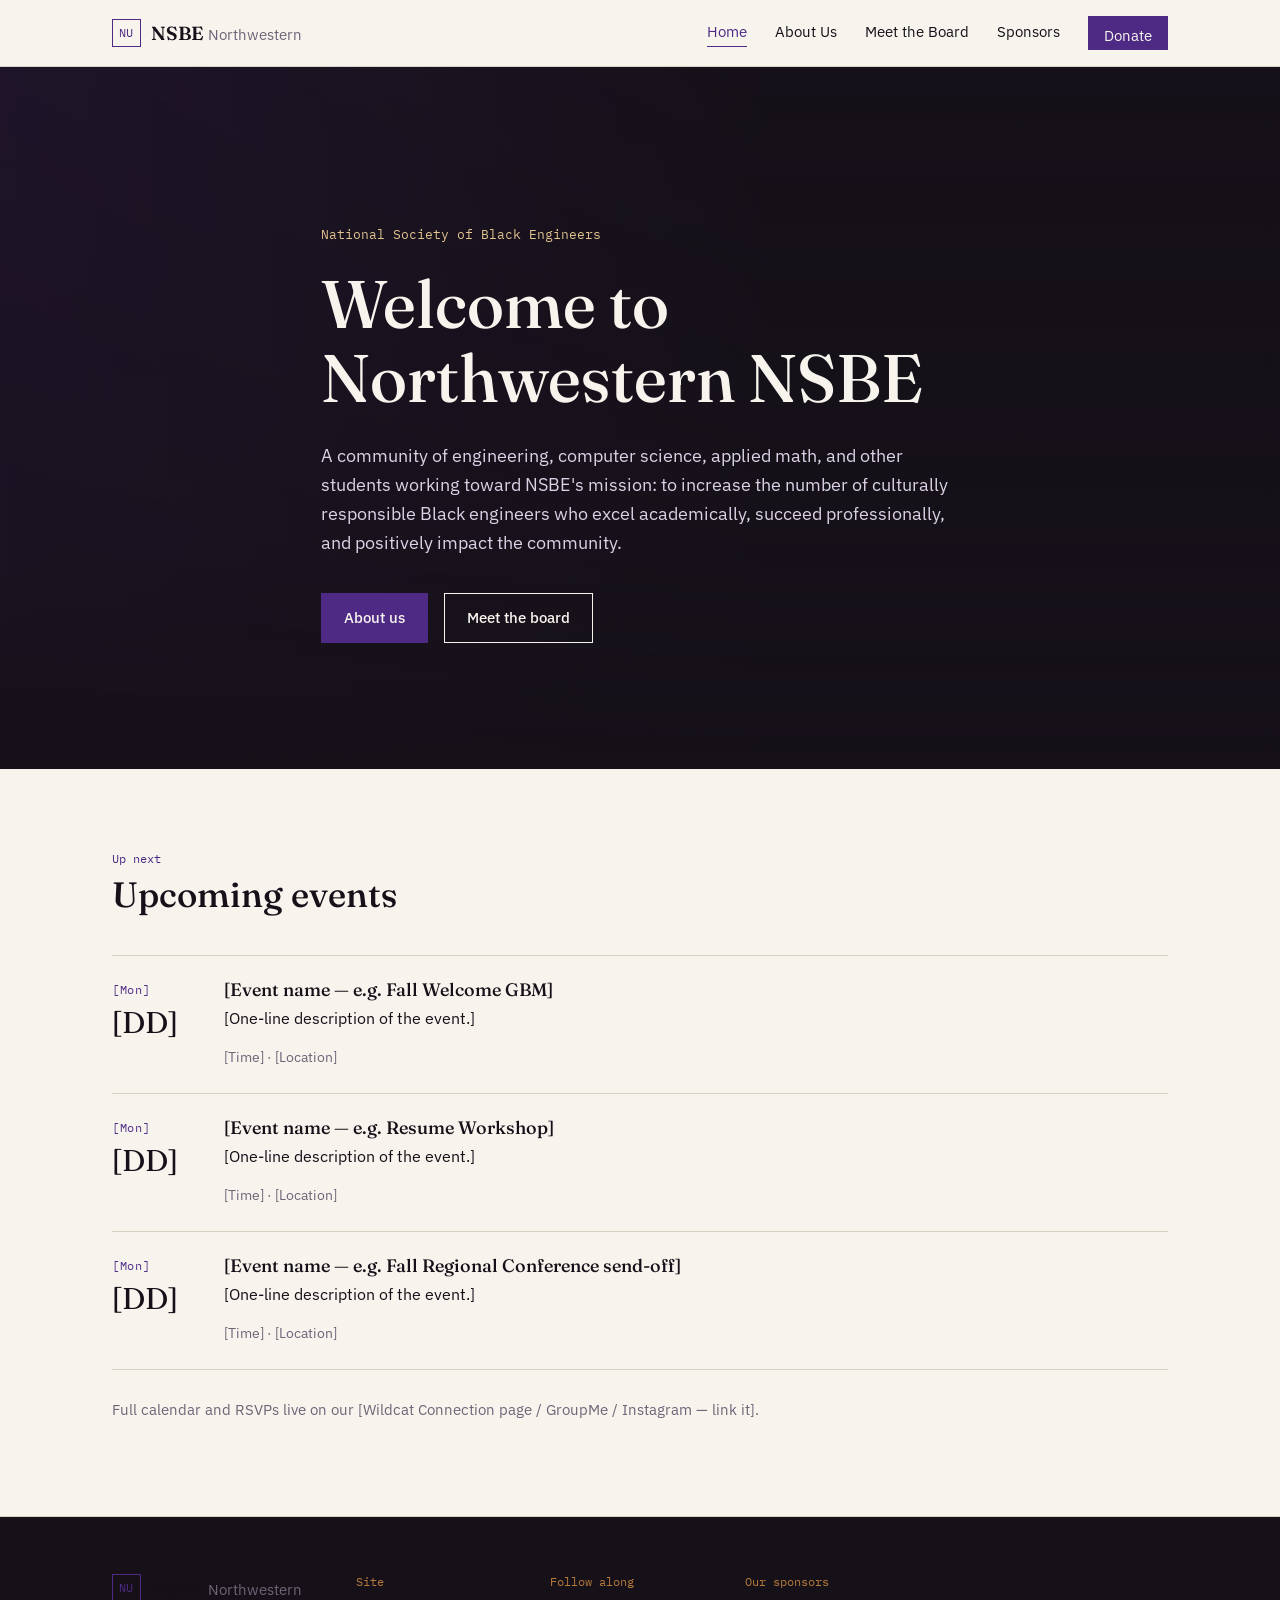
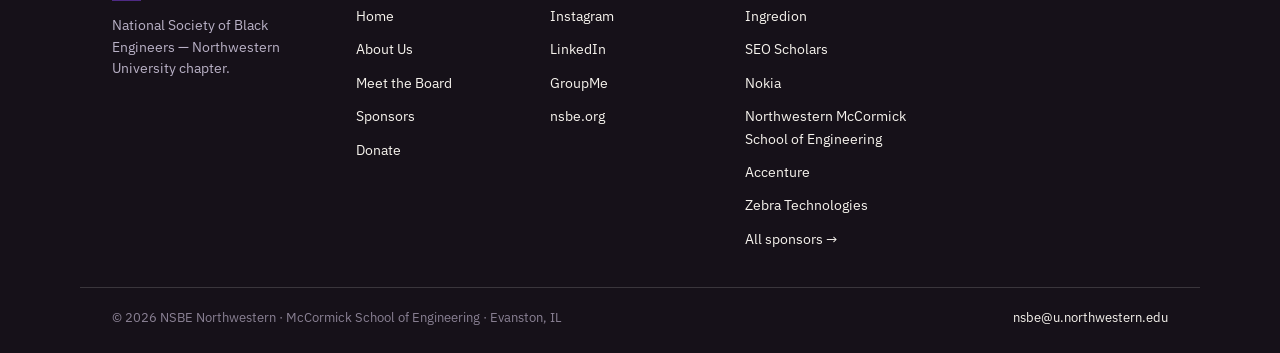
==== index.html @ bcb643e9 "Revise event section with placeholder content Updated event section to include placeholders for even" ====
<!DOCTYPE html>
<html lang="en">
<head>
<meta charset="UTF-8">
<meta name="viewport" content="width=device-width, initial-scale=1.0">
<title>NSBE — Northwestern University Chapter</title>
<meta name="description" content="The Northwestern University chapter of the National Society of Black Engineers.">
<link rel="preconnect" href="https://fonts.googleapis.com">
<link rel="preconnect" href="https://fonts.gstatic.com" crossorigin>
<link href="https://fonts.googleapis.com/css2?family=Fraunces:ital,opsz,wght@0,9..144,400;0,9..144,500;0,9..144,600;1,9..144,500&family=IBM+Plex+Sans:wght@400;500;600&family=IBM+Plex+Mono:wght@400;500&display=swap" rel="stylesheet">
<link rel="stylesheet" href="style.css">
</head>
<body data-page="home">

<div id="site-header"></div>

<main id="top">

  <section class="hero hero--photo">
    <div class="hero__photos" aria-hidden="true">
  <img class="hero__photo hero__photo--1" src="images/hero-1.jpg" alt="">
  <img class="hero__photo hero__photo--2" src="images/hero-2.jpg" alt="">
  <img class="hero__photo hero__photo--3" src="images/hero-3.jpg" alt="">
  <img class="hero__photo hero__photo--4" src="images/hero-4.jpg" alt="">
  <div class="hero__photo-overlay"></div>
</div>
    <div class="wrap hero__content">
      <p class="eyebrow-plain">National Society of Black Engineers</p>
      <h1 class="hero__title">Welcome to<br>Northwestern NSBE</h1>
      <p class="hero__lede">A community of engineering, computer science, applied math, and other students working toward NSBE's mission: to increase the number of culturally responsible Black engineers who excel academically, succeed professionally, and positively impact the community.</p>
      <div class="hero__actions">
        <a href="about.html" class="btn btn--primary btn--on-photo">About us</a>
        <a href="board.html" class="btn btn--ghost btn--on-photo">Meet the board</a>
      </div>
    </div>
  </section>

  <section id="events" class="section">
    <div class="wrap">
      <div class="section-head">
        <p class="section-num">Up next</p>
        <h2>Upcoming events</h2>
      </div>
      <ol class="events-list">
        <li class="event">
          <div class="event__date"><span class="event__month">[Mon]</span><span class="event__day">[DD]</span></div>
          <div class="event__body">
            <h3>[Event name — e.g. Fall Welcome GBM]</h3>
            <p>[One-line description of the event.]</p>
            <p class="event__meta">[Time] · [Location]</p>
          </div>
        </li>
        <li class="event">
          <div class="event__date"><span class="event__month">[Mon]</span><span class="event__day">[DD]</span></div>
          <div class="event__body">
            <h3>[Event name — e.g. Resume Workshop]</h3>
            <p>[One-line description of the event.]</p>
            <p class="event__meta">[Time] · [Location]</p>
          </div>
        </li>
        <li class="event">
          <div class="event__date"><span class="event__month">[Mon]</span><span class="event__day">[DD]</span></div>
          <div class="event__body">
            <h3>[Event name — e.g. Fall Regional Conference send-off]</h3>
            <p>[One-line description of the event.]</p>
            <p class="event__meta">[Time] · [Location]</p>
          </div>
        </li>
      </ol>
      <p class="events-note">Full calendar and RSVPs live on our [Wildcat Connection page / GroupMe / Instagram — link it].</p>
    </div>
  </section>

</main>

<div id="site-footer"></div>

<script src="script.js"></script>
</body>
</html>
---- style.css ----
/* ---------------------------------------------------
   NSBE Northwestern — tokens
--------------------------------------------------- */
:root{
  --purple: #4E2A84;
  --purple-deep: #34205a;
  --ink: #161119;
  --paper: #F7F4EE;
  --paper-dim: #EFEAE0;
  --brass: #B5793A;
  --grey: #6E6577;
  --line: #D9D2C4;
  --line-dark: rgba(247,244,238,0.16);

  --font-display: 'Fraunces', serif;
  --font-body: 'IBM Plex Sans', sans-serif;
  --font-mono: 'IBM Plex Mono', monospace;

  --max: 1120px;
}

*{ box-sizing: border-box; }
html{ scroll-behavior: smooth; }

body{
  margin:0;
  background: var(--paper);
  color: var(--ink);
  font-family: var(--font-body);
  font-size: 16px;
  line-height: 1.6;
  -webkit-font-smoothing: antialiased;
}

h1,h2,h3{
  font-family: var(--font-display);
  font-weight: 500;
  color: var(--ink);
  margin: 0 0 0.4em;
  line-height: 1.1;
}

p{ margin: 0 0 1em; color: var(--ink); }
a{ color: inherit; }

.wrap{
  max-width: var(--max);
  margin: 0 auto;
  padding: 0 32px;
}

.mono{ font-family: var(--font-mono); }

@media (prefers-reduced-motion: reduce){
  html{ scroll-behavior: auto; }
  *{ animation: none !important; transition: none !important; }
}

/* ---------------------------------------------------
   Blueprint corner marks (fixed, decorative)
--------------------------------------------------- */
.corner{
  position: fixed;
  width: 22px; height: 22px;
  border: 1px solid var(--brass);
  opacity: 0.55;
  z-index: 50;
  pointer-events: none;
}
.corner--tl{ top: 14px; left: 14px; border-right: none; border-bottom: none; }
.corner--tr{ top: 14px; right: 14px; border-left: none; border-bottom: none; }
@media (max-width: 720px){ .corner{ display:none; } }

/* ---------------------------------------------------
   Header
--------------------------------------------------- */
.site-header{
  position: sticky; top: 0; z-index: 40;
  background: rgba(247,244,238,0.92);
  backdrop-filter: saturate(140%) blur(6px);
  border-bottom: 1px solid var(--line);
}
.site-header__row{
  display:flex; align-items:center; justify-content:space-between;
  padding-top: 16px; padding-bottom: 16px;
}
.brand{
  display:flex; align-items:center; gap:10px;
  text-decoration:none; color: var(--ink);
}
.brand__mark{
  font-family: var(--font-mono);
  font-size: 12px;
  border: 1px solid var(--purple);
  color: var(--purple);
  padding: 3px 6px;
  letter-spacing: 0.04em;
}
.brand__text{
  font-family: var(--font-display);
  font-size: 19px;
  font-weight: 600;
}
.brand__sub{
  font-family: var(--font-body);
  font-weight: 400;
  font-size: 15px;
  color: var(--grey);
}

.primary-nav{ display:flex; align-items:center; gap: 28px; }
.primary-nav a{
  text-decoration:none;
  font-size: 15px;
  color: var(--ink);
  border-bottom: 1px solid transparent;
  padding-bottom: 2px;
  transition: border-color 0.15s ease;
}
.primary-nav a:hover{ border-color: var(--brass); }
.primary-nav a.is-active{ border-color: var(--purple); color: var(--purple); }
.nav-cta{
  background: var(--purple);
  color: var(--paper) !important;
  padding: 8px 16px;
  border-bottom: none !important;
}
.nav-cta:hover{ background: var(--purple-deep); }

.nav-toggle{
  display:none;
  flex-direction: column;
  gap: 5px;
  background:none; border:none; cursor:pointer;
  padding: 6px;
}
.nav-toggle span{ width: 22px; height: 2px; background: var(--ink); display:block; }

@media (max-width: 860px){
  .nav-toggle{ display:flex; }
  .primary-nav{
    position:absolute; top:100%; left:0; right:0;
    background: var(--paper);
    border-bottom: 1px solid var(--line);
    flex-direction: column;
    align-items: flex-start;
    gap: 0;
    max-height: 0;
    overflow: hidden;
    transition: max-height 0.25s ease;
  }
  .primary-nav.is-open{ max-height: 420px; }
  .primary-nav a{
    width:100%;
    padding: 14px 32px;
    border-bottom: 1px solid var(--line);
  }
  .nav-cta{ margin: 14px 32px; text-align:center; }
}

/* ---------------------------------------------------
   Hero — photo crossfade (home page welcome banner)
--------------------------------------------------- */
.hero{
  position: relative;
  overflow: hidden;
  border-bottom: 1px solid var(--line);
}
.hero--photo{
  min-height: 78vh;
  display: flex;
  align-items: center;
  padding: 120px 0 80px;
  border-bottom: none;
  color: var(--paper);
}
.hero__photos{
  position: absolute; inset: 0;
  background: var(--ink);
}
.hero__photo{
  position: absolute; inset: 0;
  width: 100%; height: 100%;
  object-fit: cover;
  object-position: center;
  opacity: 0;
  animation: hero-fade 24s infinite;
  will-change: opacity, transform;
}
.hero__photo--1{ animation-delay: 0s; }
.hero__photo--2{ animation-delay: -6s; }
.hero__photo--3{ animation-delay: -12s; }
.hero__photo--4{ animation-delay: -18s; }

@keyframes hero-fade{
  0%   { opacity: 0; transform: scale(1.02); }
  4%   { opacity: 0.34; }
  22%  { opacity: 0.34; }
  28%  { opacity: 0; transform: scale(1.09); }
  100% { opacity: 0; }
}
@media (prefers-reduced-motion: reduce){
  .hero__photo{ animation: none; opacity: 0.22; }
  .hero__photo--2, .hero__photo--3, .hero__photo--4{ display: none; }
}

.hero__photo-overlay{
  position: absolute; inset: 0;
  background:
    linear-gradient(180deg, rgba(22,17,25,0.55) 0%, rgba(22,17,25,0.78) 70%, var(--ink) 100%),
    linear-gradient(90deg, rgba(78,42,132,0.35), transparent 60%);
}

.hero__content{ position: relative; max-width: 760px; z-index: 2; }
.eyebrow-plain{
  font-family: var(--font-mono);
  font-size: 13px;
  color: var(--brass);
  margin-bottom: 22px;
}
.hero--photo .eyebrow-plain{ color: #E3C48F; }
.hero__title{
  font-size: clamp(2.6rem, 6vw, 4.2rem);
  color: var(--paper);
}
.hero__lede{
  font-size: 18px;
  color: #DAD3E6;
  max-width: 58ch;
  margin-top: 18px;
}
.hero__actions{ display:flex; gap: 16px; margin: 36px 0 8px; flex-wrap: wrap; }
.btn--on-photo.btn--ghost{ border-color: var(--paper); color: var(--paper); }
.btn--on-photo.btn--ghost:hover{ border-color: var(--brass); color: var(--brass); }

/* Simple page header used on About / Board / Sponsors / Donate */
.page-header{
  padding: 64px 0 40px;
  border-bottom: 1px solid var(--line);
}
.page-header h1{ font-size: clamp(2rem, 4vw, 2.8rem); }
.page-header__lede{
  max-width: 62ch;
  color: var(--grey);
  font-size: 17px;
  margin-top: 12px;
}

.btn{
  display:inline-block;
  font-family: var(--font-body);
  font-weight: 500;
  font-size: 15px;
  text-decoration: none;
  padding: 12px 22px;
  border: 1px solid var(--purple);
  cursor: pointer;
}
.btn--primary{ background: var(--purple); color: var(--paper); }
.btn--primary:hover{ background: var(--purple-deep); border-color: var(--purple-deep); }
.btn--ghost{ background: transparent; color: var(--ink); border-color: var(--ink); }
.btn--ghost:hover{ border-color: var(--brass); color: var(--brass); }

/* ---------------------------------------------------
   Sections (generic)
--------------------------------------------------- */
.section{ padding: 80px 0; border-bottom: 1px solid var(--line); }
.section--dark{
  background: var(--ink);
  border-bottom: none;
}
.section--dark h2, .section--dark h3, .section--dark p{ color: var(--paper); }
.section--dark .section-num{ color: var(--brass); }

.section-head{ margin-bottom: 40px; }
.section-num{
  font-family: var(--font-mono);
  font-size: 12px;
  color: var(--purple);
  margin: 0 0 8px;
}
.section-head--light .section-num{ color: var(--brass); }
.section h2{ font-size: clamp(1.7rem, 3vw, 2.2rem); }

/* About */
.about__grid{
  display:grid;
  grid-template-columns: 260px 1fr;
  gap: 56px;
}
.about__body{ max-width: 66ch; }
.pillars{
  list-style: none;
  margin: 28px 0 0;
  padding: 0;
  border-top: 1px solid var(--line);
}
.pillars li{
  padding: 18px 0;
  border-bottom: 1px solid var(--line);
  color: var(--grey);
}
.pillars__label{
  display:block;
  font-family: var(--font-display);
  font-size: 17px;
  color: var(--ink);
  margin-bottom: 4px;
}
@media (max-width: 780px){
  .about__grid{ grid-template-columns: 1fr; gap: 24px; }
}

/* Programs */
.programs__grid{
  display:grid;
  grid-template-columns: repeat(auto-fit, minmax(230px, 1fr));
  gap: 1px;
  background: var(--line-dark);
  border: 1px solid var(--line-dark);
}
.program{
  background: var(--ink);
  padding: 28px;
}
.program h3{ font-size: 18px; margin-bottom: 10px; }
.program p{ color: #C9C2D6; font-size: 14.5px; }
.program__meta{
  font-family: var(--font-mono);
  font-size: 12.5px;
  color: var(--brass) !important;
  margin-top: 14px;
}

/* Events */
.events-list{ list-style:none; margin:0; padding:0; }
.event{
  display:grid;
  grid-template-columns: 88px 1fr;
  gap: 24px;
  padding: 24px 0;
  border-top: 1px solid var(--line);
}
.events-list .event:last-child{ border-bottom: 1px solid var(--line); }
.event__date{
  display:flex; flex-direction:column; align-items:flex-start;
  font-family: var(--font-mono);
  color: var(--purple);
}
.event__month{ font-size: 12px; letter-spacing: 0.06em; }
.event__day{ font-size: 30px; font-family: var(--font-display); color: var(--ink); }
.event__body h3{ font-size: 18px; margin-bottom: 6px; }
.event__meta{ color: var(--grey); font-size: 13.5px; margin: 0; }
.events-note{ margin-top: 28px; color: var(--grey); font-size: 14.5px; }

/* Board (meet-the-board page) */
.board-cards{
  display:grid;
  grid-template-columns: repeat(3, 1fr);
  gap: 40px 28px;
}
@media (max-width: 860px){
  .board-cards{ grid-template-columns: repeat(2, 1fr); }
}
@media (max-width: 560px){
  .board-cards{ grid-template-columns: 1fr; }
}
.board-card{ padding: 0 9%; }
.board-card__photo{
  aspect-ratio: 1 / 1;
  width: 100%;
  margin: 0 0 16px;
  overflow: hidden;
  border: 1px solid var(--line);
}
.board-card__photo img{ width:100%; height:100%; object-fit: cover; display:block; }
.board-card__role{
  font-family: var(--font-mono);
  font-size: 11.5px;
  color: var(--purple);
  margin-bottom: 6px;
}
.board-card h3{ font-size: 19px; margin-bottom: 2px; }
.board-card__year{ color: var(--grey); font-size: 13.5px; margin: 0 0 10px; }
.board-card__blurb{ font-size: 14.5px; color: var(--ink); }
.board-card__linkedin{
  font-family: var(--font-mono);
  font-size: 13px;
  color: var(--brass);
  text-decoration: none;
  border-bottom: 1px solid transparent;
}
.board-card__linkedin:hover{ border-color: var(--brass); }

/* Sponsors */
.sponsors__intro{ max-width: 56ch; color: var(--grey); }
.sponsors__list{
  list-style:none; margin: 24px 0 0; padding:0;
  display:flex; flex-wrap:wrap; gap: 14px;
}
.sponsors__list li{
  font-family: var(--font-mono);
  font-size: 13.5px;
  border: 1px solid var(--line-dark);
  padding: 10px 16px;
  color: #C9C2D6;
}
.sponsor-tier{
  display:grid;
  grid-template-columns: repeat(auto-fit, minmax(260px, 1fr));
  gap: 20px;
}
.sponsor-card{
  display:block;
  border: 1px solid var(--line);
  padding: 24px;
  text-decoration: none;
  color: var(--ink);
}
.sponsor-card:hover{ border-color: var(--brass); }
.sponsor-card__name{
  display:block;
  font-family: var(--font-display);
  font-size: 20px;
  margin-bottom: 6px;
}
.sponsor-card__desc{ display:block; color: var(--grey); font-size: 14px; }

/* Donate */
.donate__grid{
  display:grid;
  grid-template-columns: 1.2fr 0.8fr;
  gap: 56px;
  align-items: start;
}
.donate__card{
  background: var(--paper-dim);
  border: 1px solid var(--line);
  padding: 28px;
}
.donate__card h3{ margin-bottom: 12px; }
.donate__note{ font-size: 13.5px; color: var(--grey); margin-top: 16px; }
@media (max-width: 820px){ .donate__grid{ grid-template-columns: 1fr; } }

/* Join (used on About page) */
.join{ background: var(--paper-dim); }
.join__grid{
  display:grid;
  grid-template-columns: 1.1fr 0.9fr;
  gap: 56px;
  align-items: start;
}
.join__grid--single{ grid-template-columns: 1fr; max-width: 70ch; }
.join-steps{
  margin: 22px 0 26px;
  padding-left: 20px;
  color: var(--grey);
}
.join-steps li{ margin-bottom: 10px; }
@media (max-width: 820px){
  .join__grid{ grid-template-columns: 1fr; }
}

.sr-only{
  position:absolute; width:1px; height:1px;
  overflow:hidden; clip:rect(0,0,0,0); white-space:nowrap;
}

/* ---------------------------------------------------
   Footer
--------------------------------------------------- */
.site-footer{
  background: var(--ink);
  padding: 56px 0 24px;
}
.footer__grid{
  display:grid;
  grid-template-columns: 1.3fr 1fr 1fr 1fr 1.4fr;
  gap: 32px;
  padding-bottom: 36px;
  border-bottom: 1px solid var(--line-dark);
}
.footer__col{ min-width: 0; }
.brand--footer{ margin-bottom: 12px; }
.footer__tagline{ color: #B9B1C6; font-size: 13.5px; }
.footer__heading{
  font-family: var(--font-mono);
  font-size: 11.5px;
  color: var(--brass);
  margin: 0 0 14px;
}
.footer__nav{ display:flex; flex-direction: column; gap: 10px; }
.footer__nav a{
  color: var(--paper);
  text-decoration: none;
  font-size: 14px;
  border-bottom: 1px solid transparent;
  width: fit-content;
}
.footer__nav a:hover{ border-color: var(--brass); }

.newsletter-form{ display:flex; gap: 8px; margin-top: 4px; flex-wrap: wrap; }
.newsletter-form input{
  flex: 1;
  min-width: 140px;
  font-family: var(--font-body);
  font-size: 14px;
  padding: 9px 10px;
  border: 1px solid var(--line-dark);
  background: transparent;
  color: var(--paper);
}
.newsletter-form input::placeholder{ color: #8A8194; }
.newsletter-form .btn{ padding: 9px 16px; font-size: 14px; white-space: nowrap; }
.footer__col--newsletter .form-note{
  font-size: 12.5px;
  color: var(--brass);
  min-height: 1.4em;
  margin: 10px 0 0;
}

.footer__bottom{
  display:flex; justify-content:space-between; align-items:center;
  flex-wrap: wrap; gap: 14px;
  padding-top: 20px;
}
.footer__bottom p{ color: #8A8194; font-size: 13px; margin:0; }
.footer__bottom a{ color: var(--paper); font-size: 13px; text-decoration: none; }
.footer__bottom a:hover{ color: var(--brass); }

@media (max-width: 940px){
  .footer__grid{ grid-template-columns: 1fr 1fr; }
}
@media (max-width: 560px){
  .footer__grid{ grid-template-columns: 1fr; }
}

/* Focus visibility */
a:focus-visible, button:focus-visible{
  outline: 2px solid var(--purple);
  outline-offset: 2px;
}
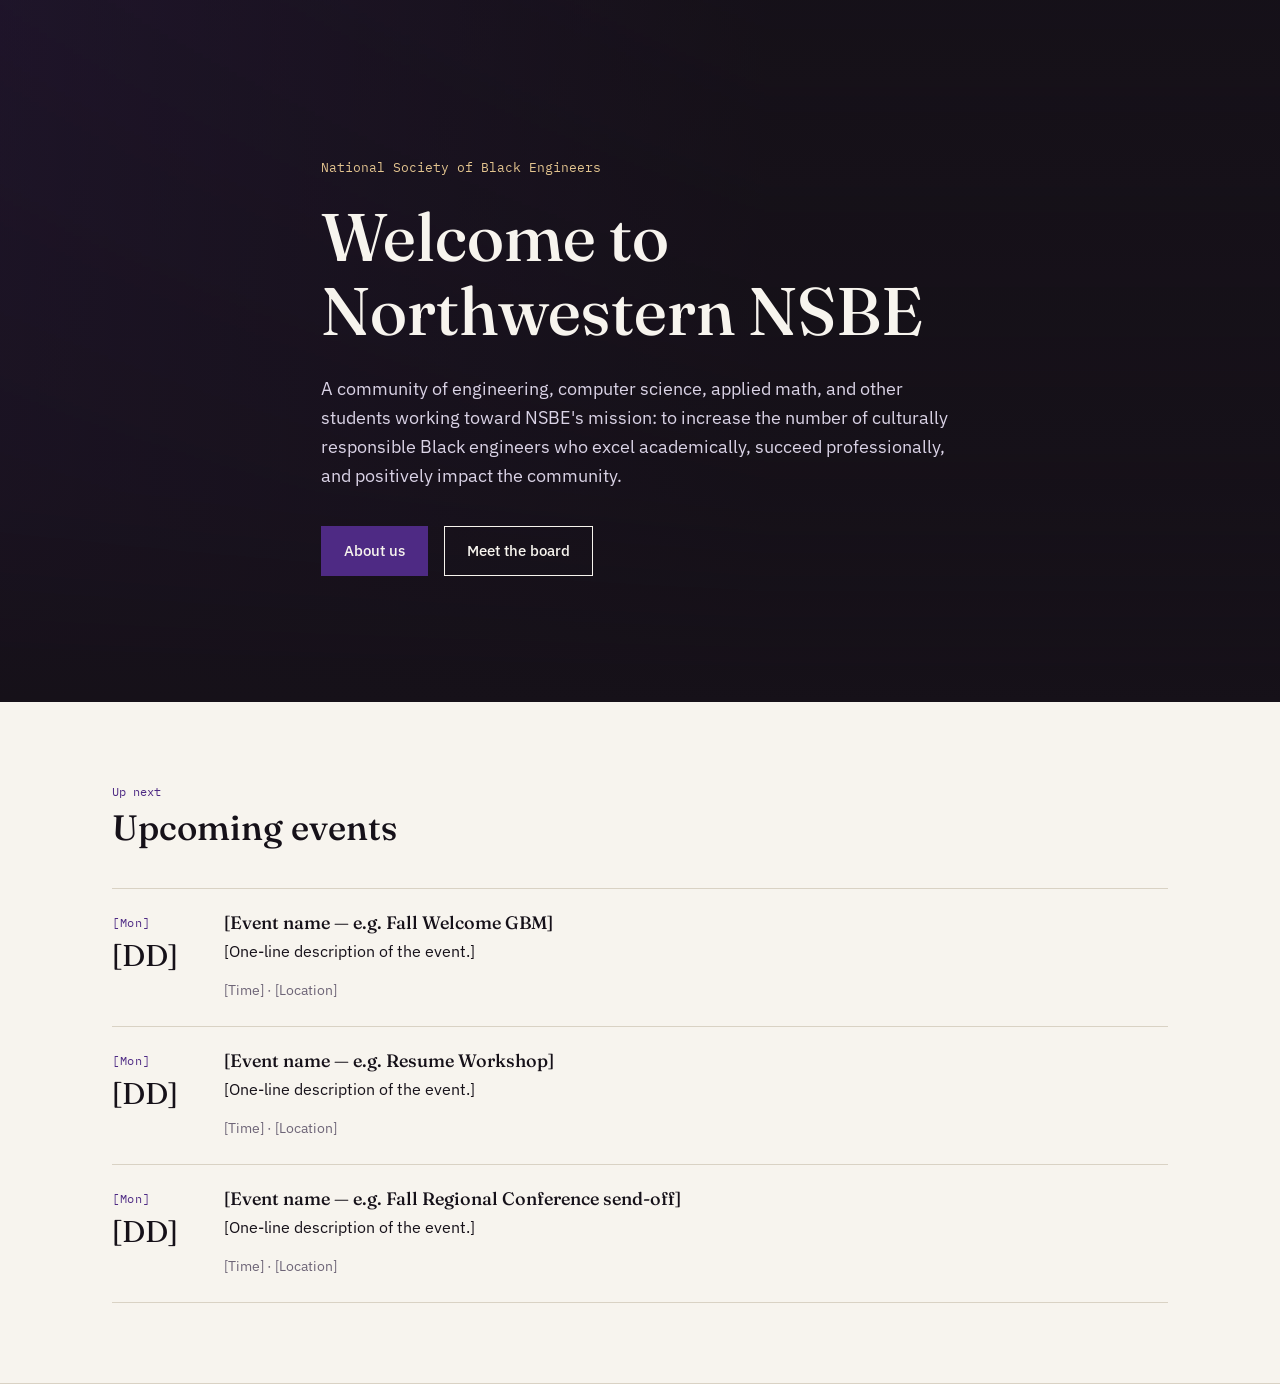
==== commit 8648d244: "Remove events note from index.html Removed note about full calendar and RSVPs." ====
--- a/index.html
+++ b/index.html
@@ -67,7 +67,6 @@
           </div>
         </li>
       </ol>
-      <p class="events-note">Full calendar and RSVPs live on our [Wildcat Connection page / GroupMe / Instagram — link it].</p>
     </div>
   </section>
 
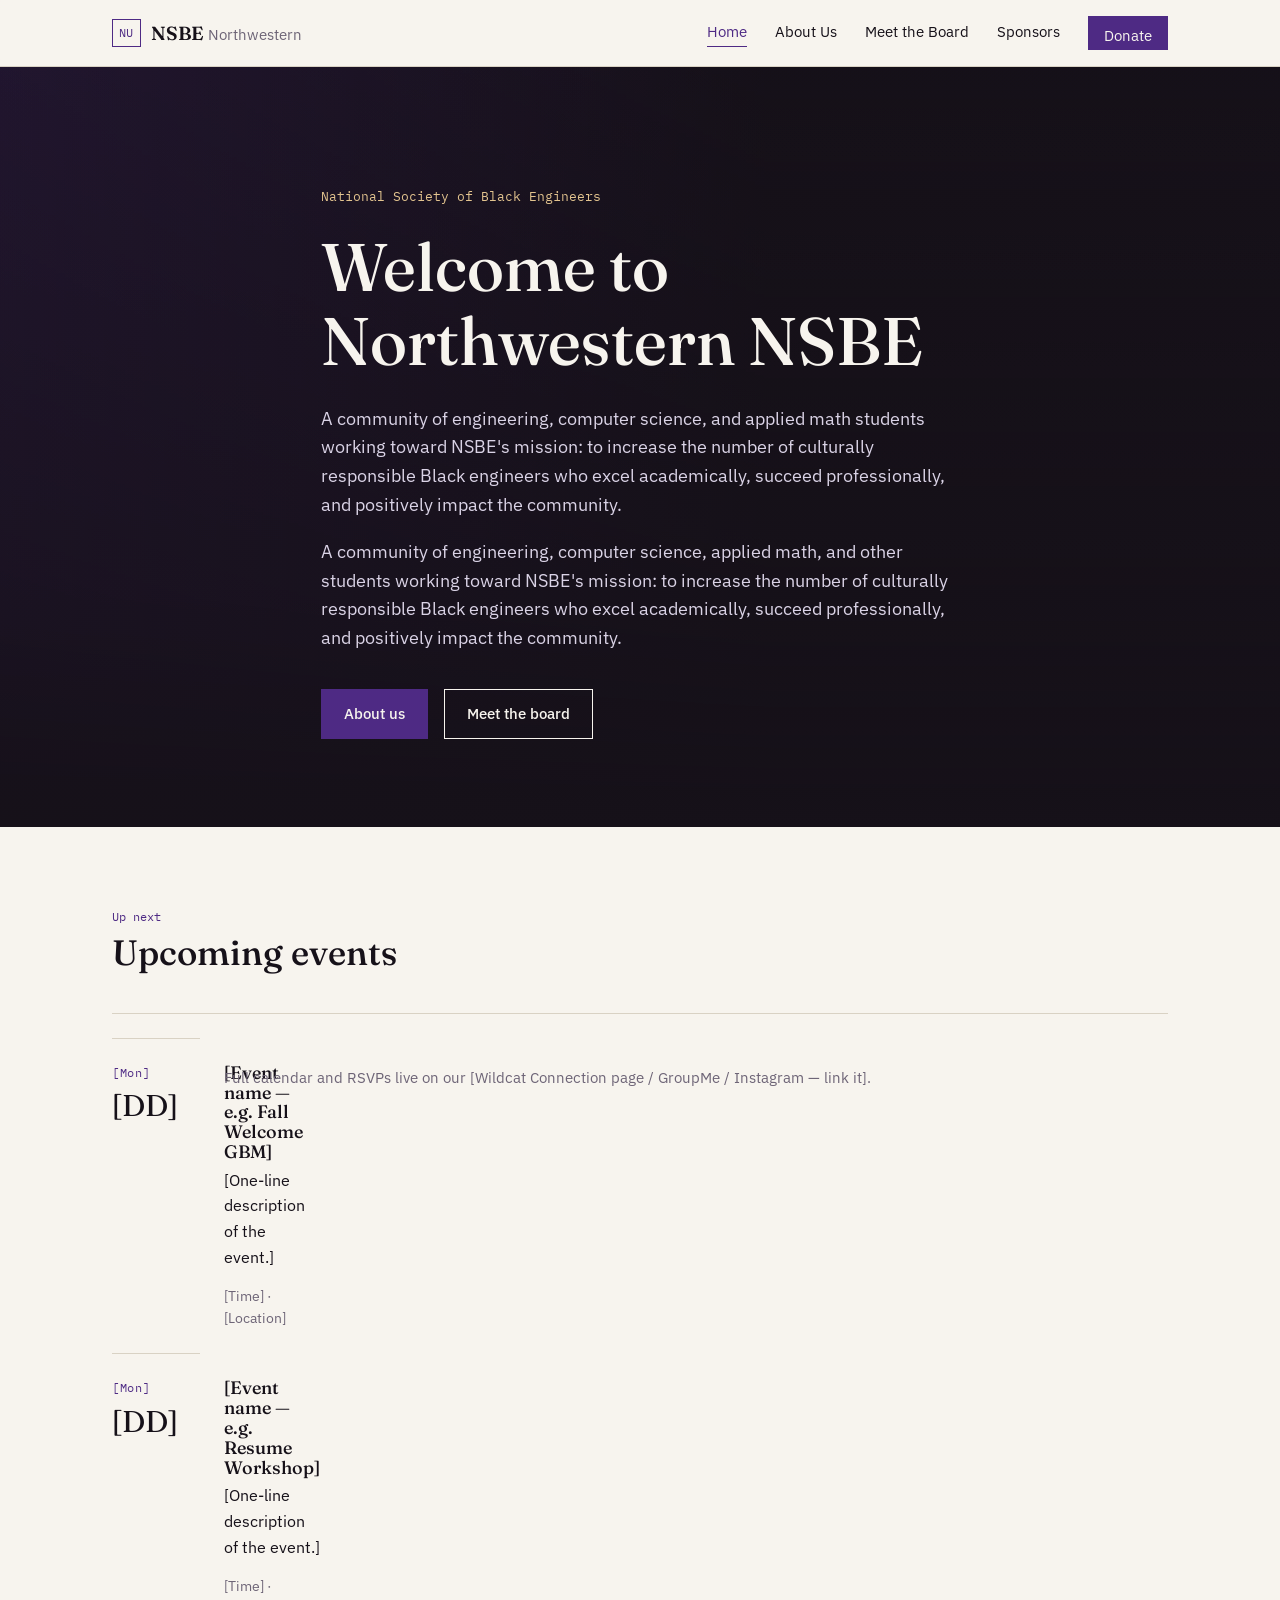
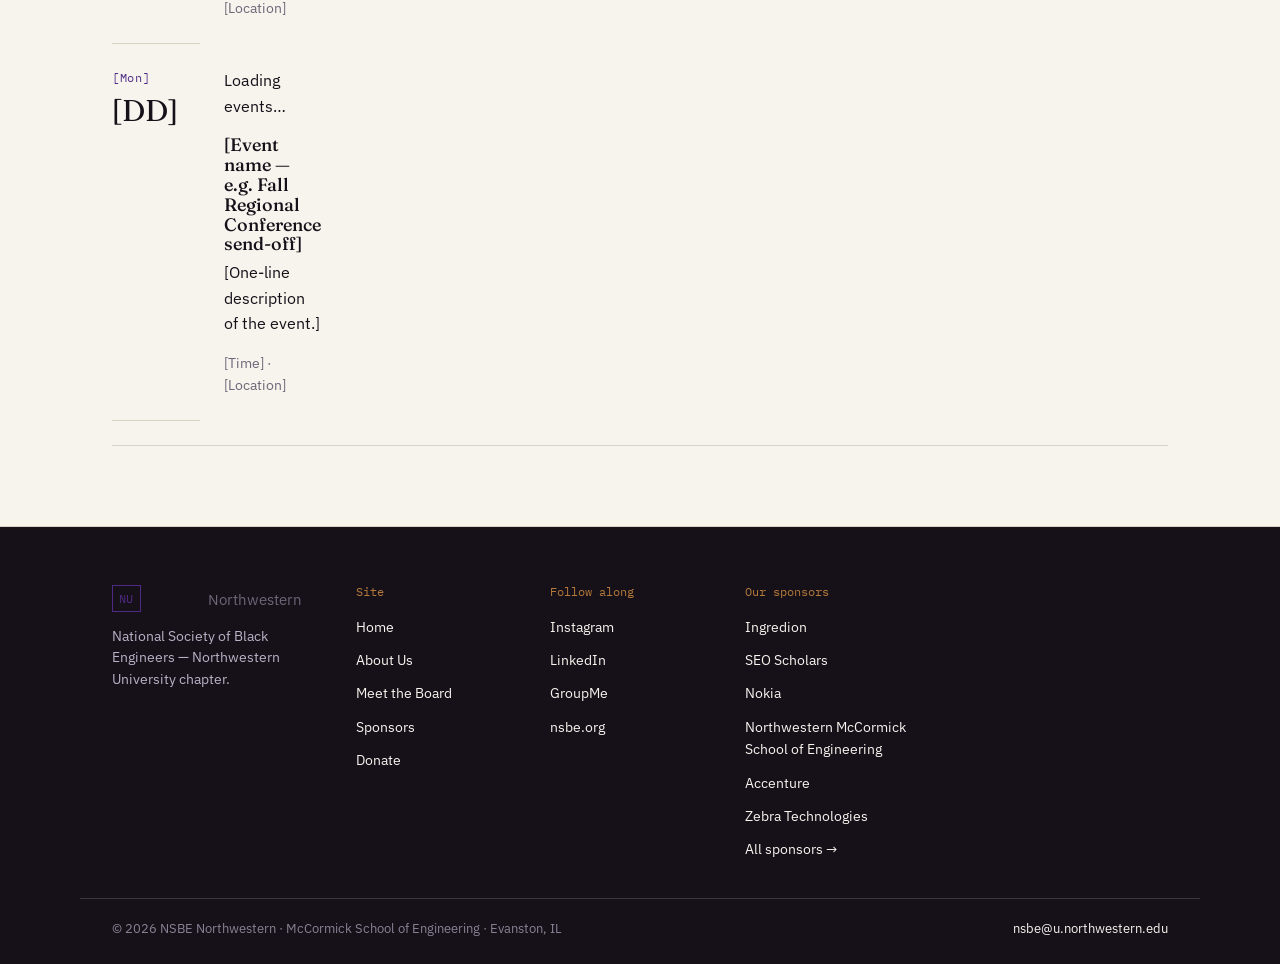
==== commit 435e36c8: "Enhance hero section and events loading state Added loading state for events and updated hero sectio" ====
--- a/index.html
+++ b/index.html
@@ -18,6 +18,12 @@
 
   <section class="hero hero--photo">
     <div class="hero__photos" aria-hidden="true">
+      <img class="hero__photo hero__photo--1" src="images/hero-1.jpg" alt="">
+      <img class="hero__photo hero__photo--2" src="images/hero-2.jpg" alt="">
+      <img class="hero__photo hero__photo--3" src="images/hero-3.jpg" alt="">
+      <img class="hero__photo hero__photo--4" src="images/hero-4.jpg" alt="">
+      <div class="hero__photo-overlay"></div>
+    </div>
   <img class="hero__photo hero__photo--1" src="images/hero-1.jpg" alt="">
   <img class="hero__photo hero__photo--2" src="images/hero-2.jpg" alt="">
   <img class="hero__photo hero__photo--3" src="images/hero-3.jpg" alt="">
@@ -27,6 +33,7 @@
     <div class="wrap hero__content">
       <p class="eyebrow-plain">National Society of Black Engineers</p>
       <h1 class="hero__title">Welcome to<br>Northwestern NSBE</h1>
+      <p class="hero__lede">A community of engineering, computer science, and applied math students working toward NSBE's mission: to increase the number of culturally responsible Black engineers who excel academically, succeed professionally, and positively impact the community.</p>
       <p class="hero__lede">A community of engineering, computer science, applied math, and other students working toward NSBE's mission: to increase the number of culturally responsible Black engineers who excel academically, succeed professionally, and positively impact the community.</p>
       <div class="hero__actions">
         <a href="about.html" class="btn btn--primary btn--on-photo">About us</a>
@@ -41,6 +48,8 @@
         <p class="section-num">Up next</p>
         <h2>Upcoming events</h2>
       </div>
+      <ol class="events-list" id="eventsList">
+        <li class="event event--loading">
       <ol class="events-list">
         <li class="event">
           <div class="event__date"><span class="event__month">[Mon]</span><span class="event__day">[DD]</span></div>
@@ -61,12 +70,14 @@
         <li class="event">
           <div class="event__date"><span class="event__month">[Mon]</span><span class="event__day">[DD]</span></div>
           <div class="event__body">
+            <p>Loading events…</p>
             <h3>[Event name — e.g. Fall Regional Conference send-off]</h3>
             <p>[One-line description of the event.]</p>
             <p class="event__meta">[Time] · [Location]</p>
           </div>
         </li>
       </ol>
+      <p class="events-note">Full calendar and RSVPs live on our [Wildcat Connection page / GroupMe / Instagram — link it].</p>
     </div>
   </section>
 
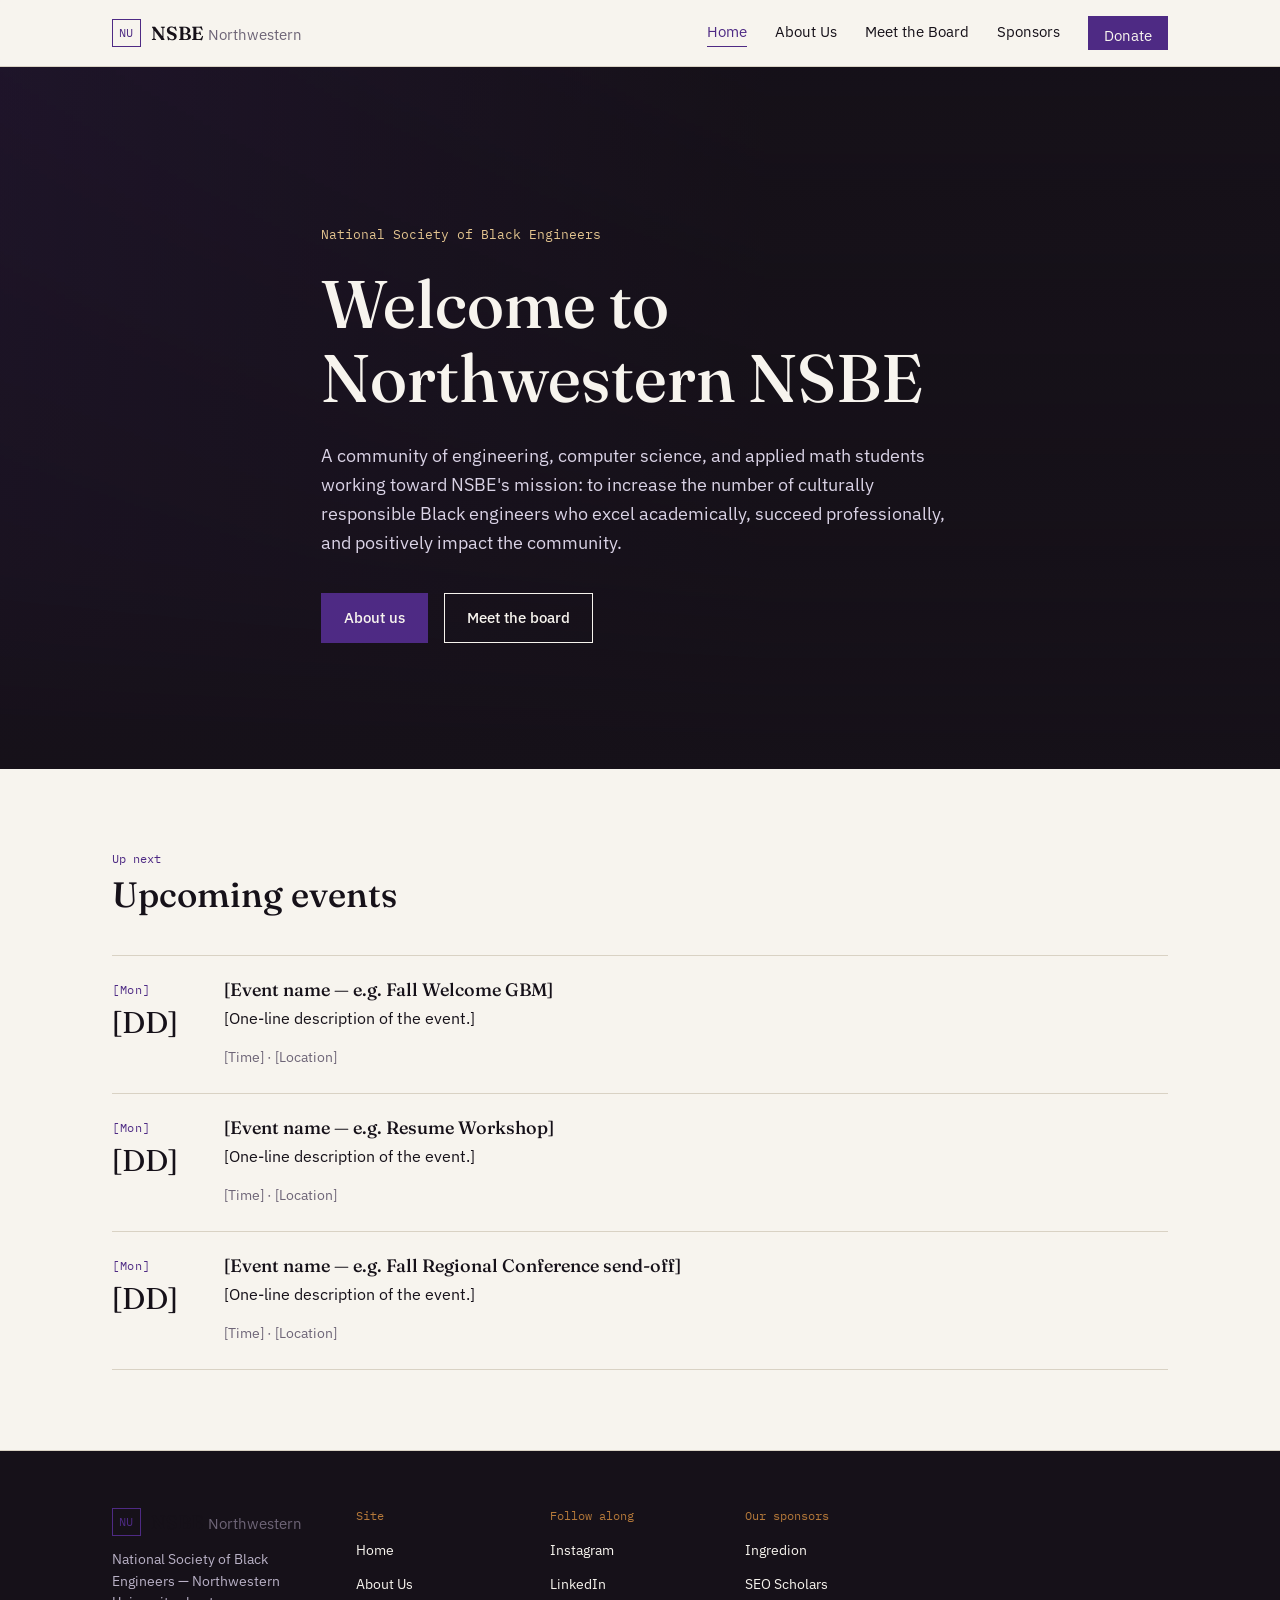
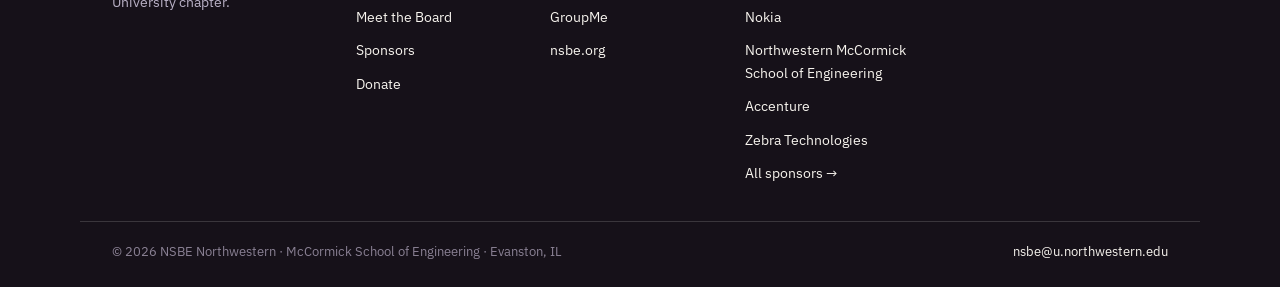
==== commit 9caa6872: "Refactor hero section and update event list Removed duplicate hero images and adjusted content." ====
--- a/index.html
+++ b/index.html
@@ -24,17 +24,10 @@
       <img class="hero__photo hero__photo--4" src="images/hero-4.jpg" alt="">
       <div class="hero__photo-overlay"></div>
     </div>
-  <img class="hero__photo hero__photo--1" src="images/hero-1.jpg" alt="">
-  <img class="hero__photo hero__photo--2" src="images/hero-2.jpg" alt="">
-  <img class="hero__photo hero__photo--3" src="images/hero-3.jpg" alt="">
-  <img class="hero__photo hero__photo--4" src="images/hero-4.jpg" alt="">
-  <div class="hero__photo-overlay"></div>
-</div>
     <div class="wrap hero__content">
       <p class="eyebrow-plain">National Society of Black Engineers</p>
       <h1 class="hero__title">Welcome to<br>Northwestern NSBE</h1>
       <p class="hero__lede">A community of engineering, computer science, and applied math students working toward NSBE's mission: to increase the number of culturally responsible Black engineers who excel academically, succeed professionally, and positively impact the community.</p>
-      <p class="hero__lede">A community of engineering, computer science, applied math, and other students working toward NSBE's mission: to increase the number of culturally responsible Black engineers who excel academically, succeed professionally, and positively impact the community.</p>
       <div class="hero__actions">
         <a href="about.html" class="btn btn--primary btn--on-photo">About us</a>
         <a href="board.html" class="btn btn--ghost btn--on-photo">Meet the board</a>
@@ -48,8 +41,6 @@
         <p class="section-num">Up next</p>
         <h2>Upcoming events</h2>
       </div>
-      <ol class="events-list" id="eventsList">
-        <li class="event event--loading">
       <ol class="events-list">
         <li class="event">
           <div class="event__date"><span class="event__month">[Mon]</span><span class="event__day">[DD]</span></div>
@@ -70,14 +61,12 @@
         <li class="event">
           <div class="event__date"><span class="event__month">[Mon]</span><span class="event__day">[DD]</span></div>
           <div class="event__body">
-            <p>Loading events…</p>
             <h3>[Event name — e.g. Fall Regional Conference send-off]</h3>
             <p>[One-line description of the event.]</p>
             <p class="event__meta">[Time] · [Location]</p>
           </div>
         </li>
       </ol>
-      <p class="events-note">Full calendar and RSVPs live on our [Wildcat Connection page / GroupMe / Instagram — link it].</p>
     </div>
   </section>
 
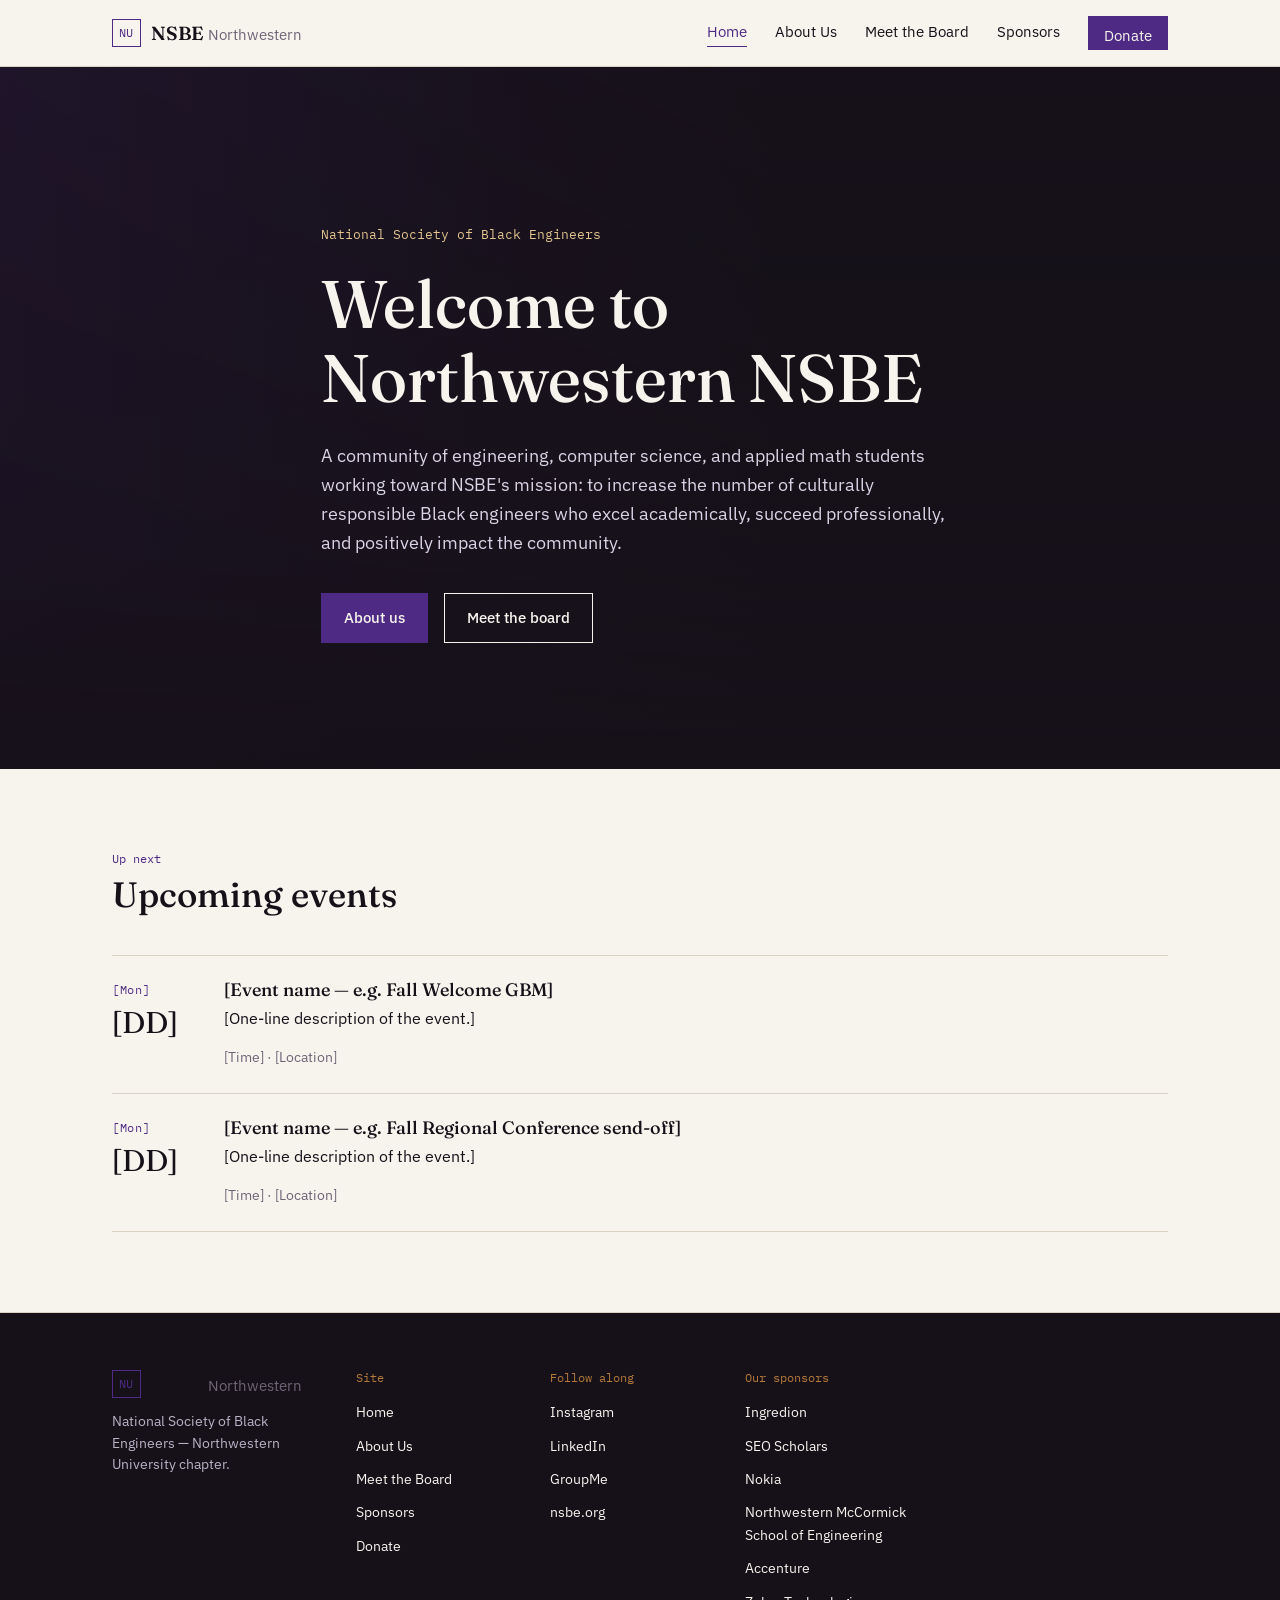
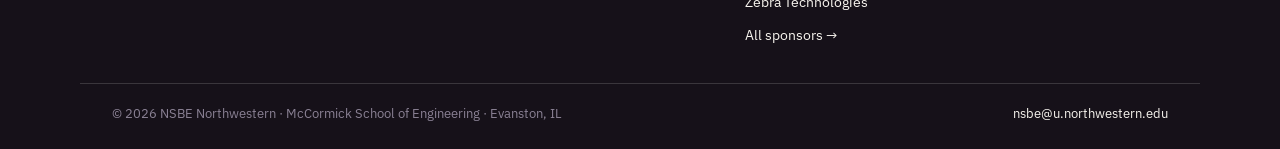
==== commit 313f7e25: "Remove placeholder event information Removed placeholder event details from the event list." ====
--- a/index.html
+++ b/index.html
@@ -53,14 +53,6 @@
         <li class="event">
           <div class="event__date"><span class="event__month">[Mon]</span><span class="event__day">[DD]</span></div>
           <div class="event__body">
-            <h3>[Event name — e.g. Resume Workshop]</h3>
-            <p>[One-line description of the event.]</p>
-            <p class="event__meta">[Time] · [Location]</p>
-          </div>
-        </li>
-        <li class="event">
-          <div class="event__date"><span class="event__month">[Mon]</span><span class="event__day">[DD]</span></div>
-          <div class="event__body">
             <h3>[Event name — e.g. Fall Regional Conference send-off]</h3>
             <p>[One-line description of the event.]</p>
             <p class="event__meta">[Time] · [Location]</p>
--- a/style.css
+++ b/style.css
@@ -245,6 +245,30 @@
   font-size: 17px;
   margin-top: 12px;
 }
+.page-header__grid{
+  display: grid;
+  grid-template-columns: 1.3fr 1fr;
+  gap: 40px;
+  align-items: center;
+}
+.page-header__photo img{
+  width: 100%;
+  aspect-ratio: 4 / 3;
+  object-fit: cover;
+  border: 1px solid var(--line);
+  display: block;
+}
+@media (max-width: 780px){
+  .page-header__grid{ grid-template-columns: 1fr; }
+}
+.about__photo{ margin-top: 16px; }
+.about__photo img{
+  width: 100%;
+  aspect-ratio: 1 / 1;
+  object-fit: cover;
+  border: 1px solid var(--line);
+  display: block;
+}
 
 .btn{
   display:inline-block;
@@ -307,7 +331,7 @@
   color: var(--ink);
   margin-bottom: 4px;
 }
-@media (max-width: 780px){
+@media (max-width: 560px){
   .about__grid{ grid-template-columns: 1fr; gap: 24px; }
 }
 
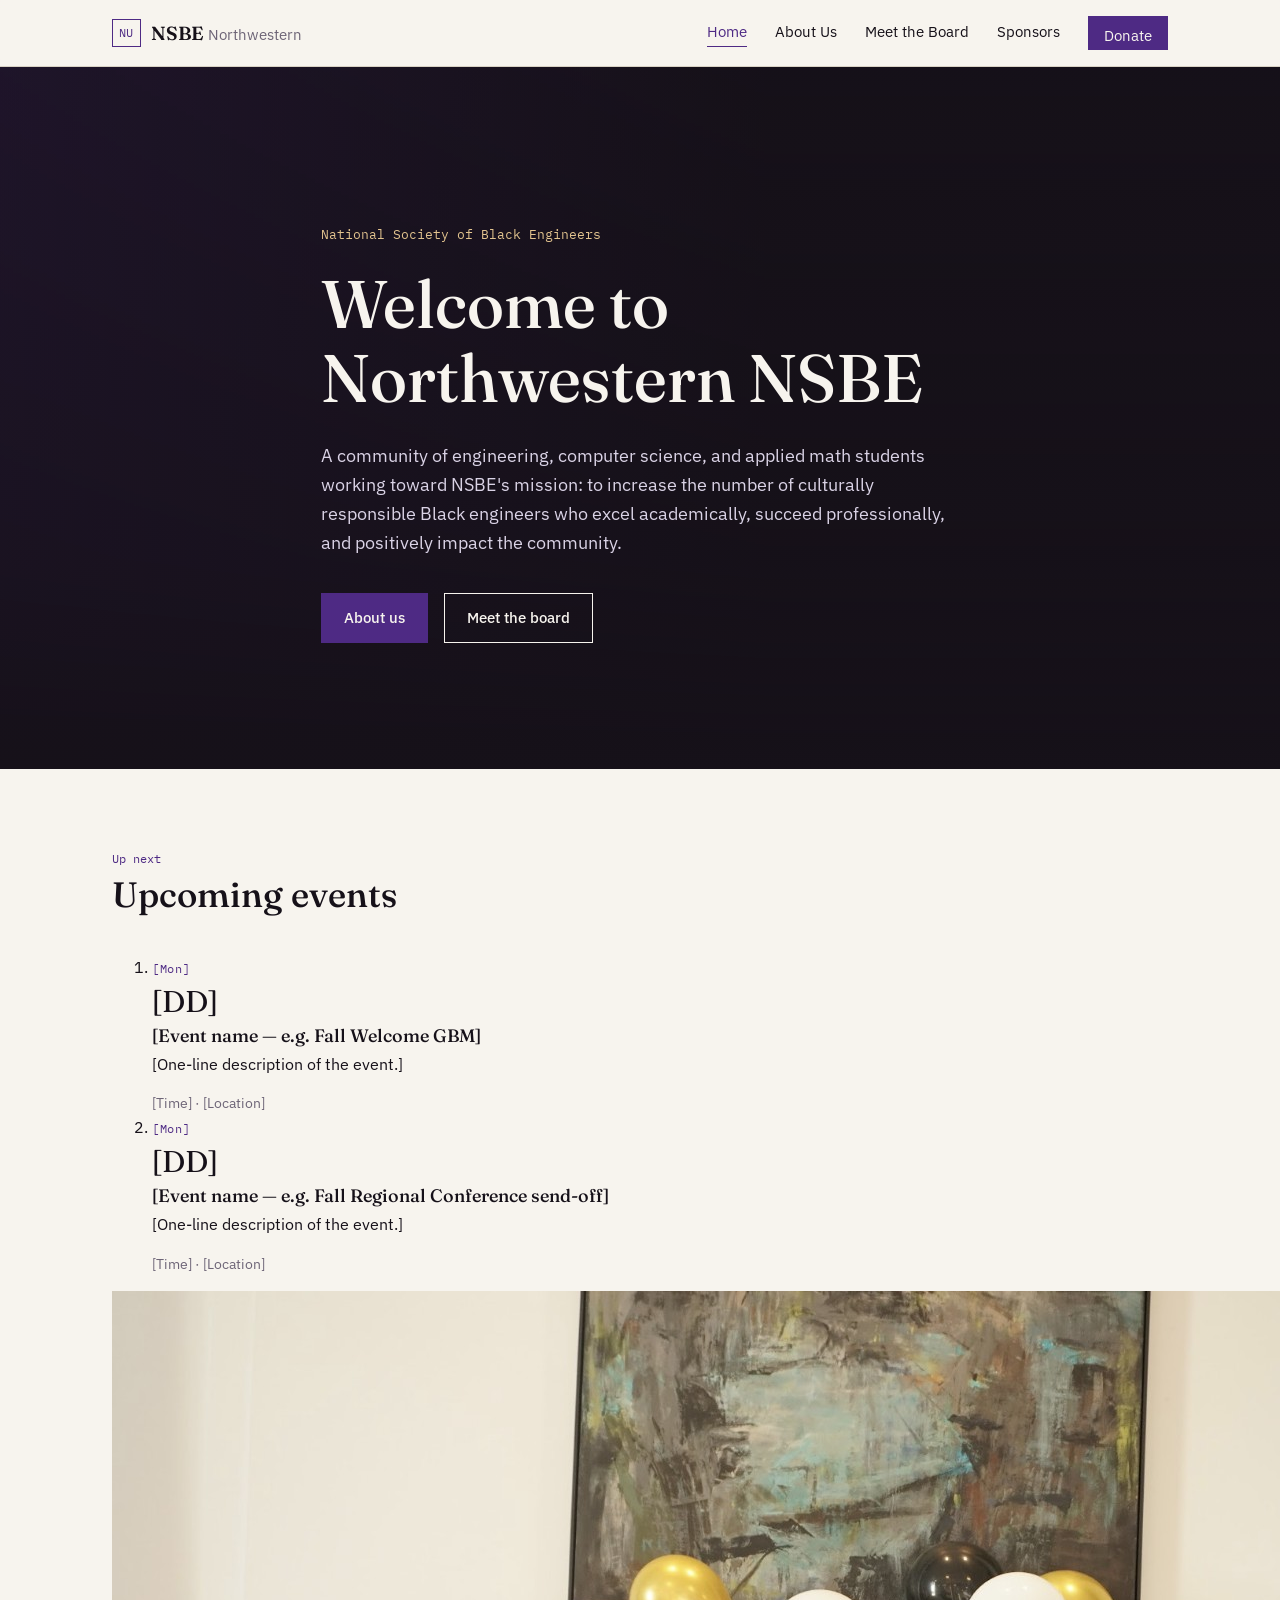
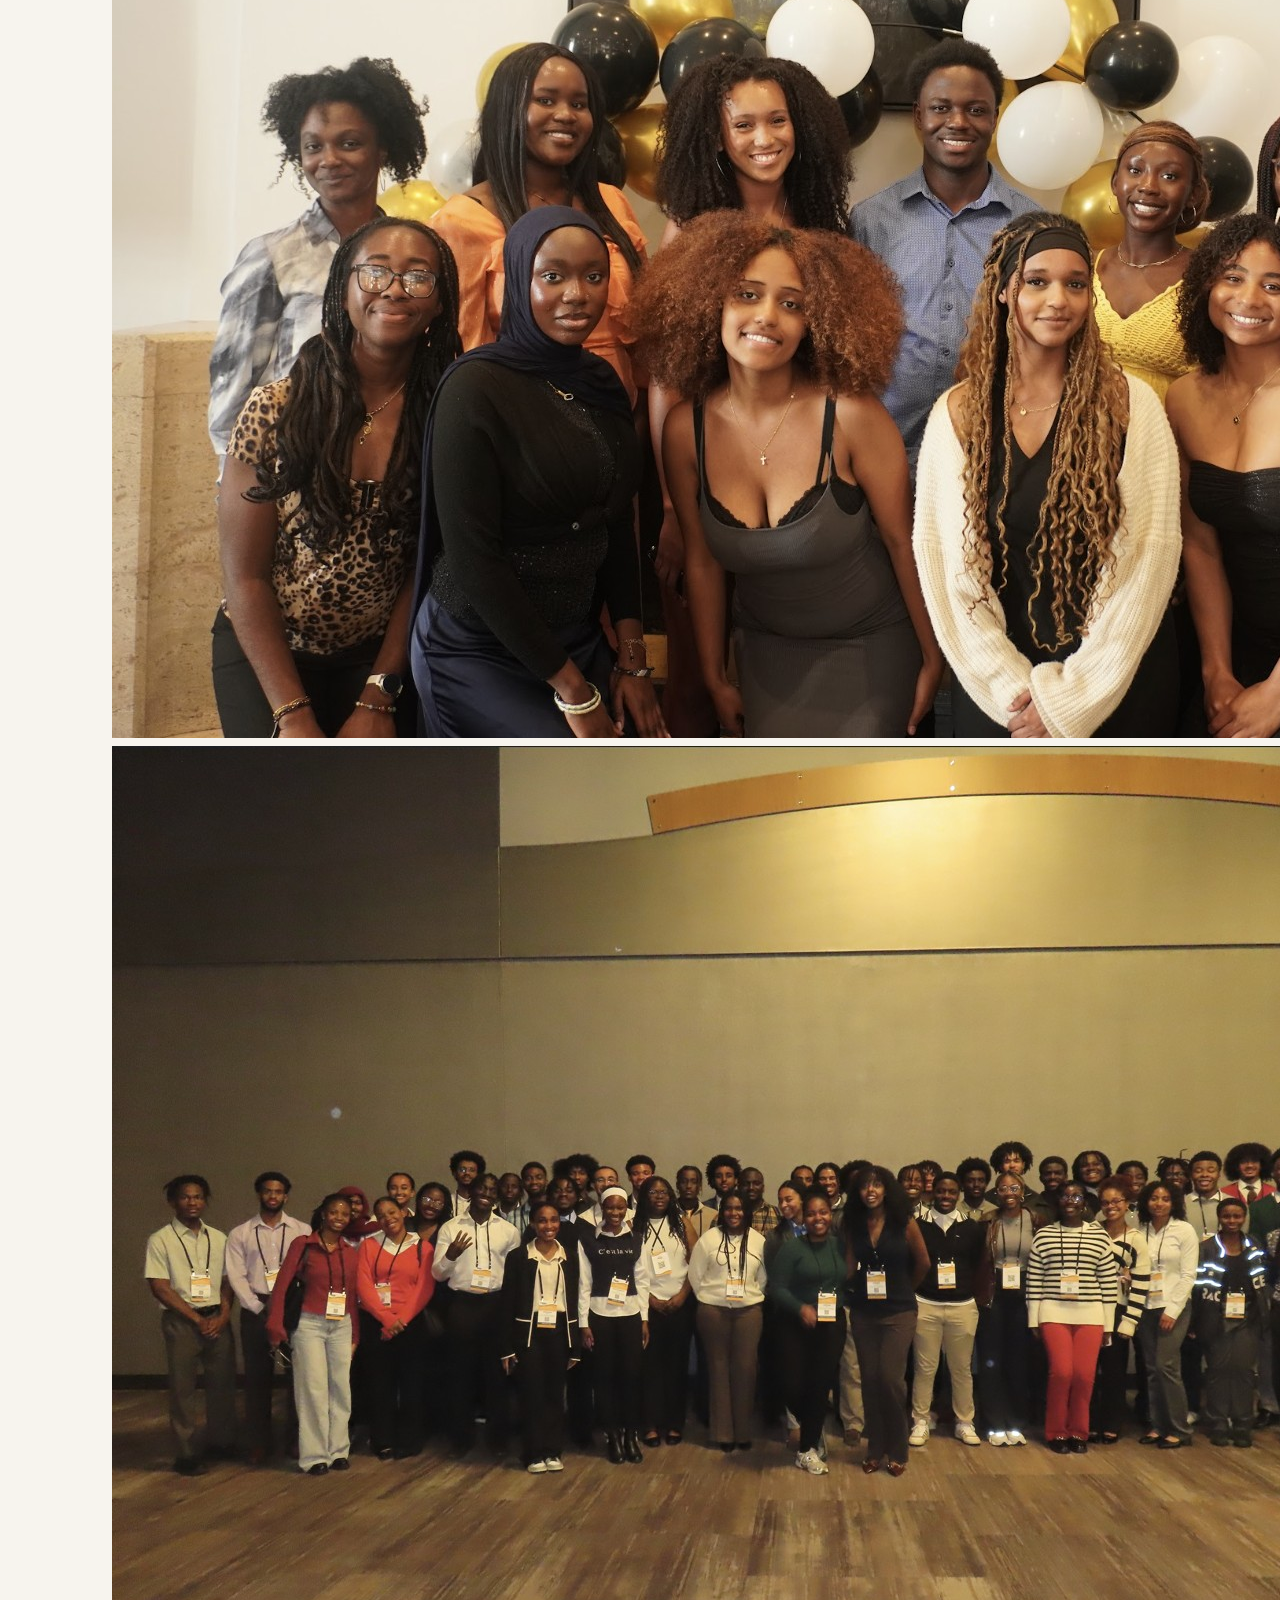
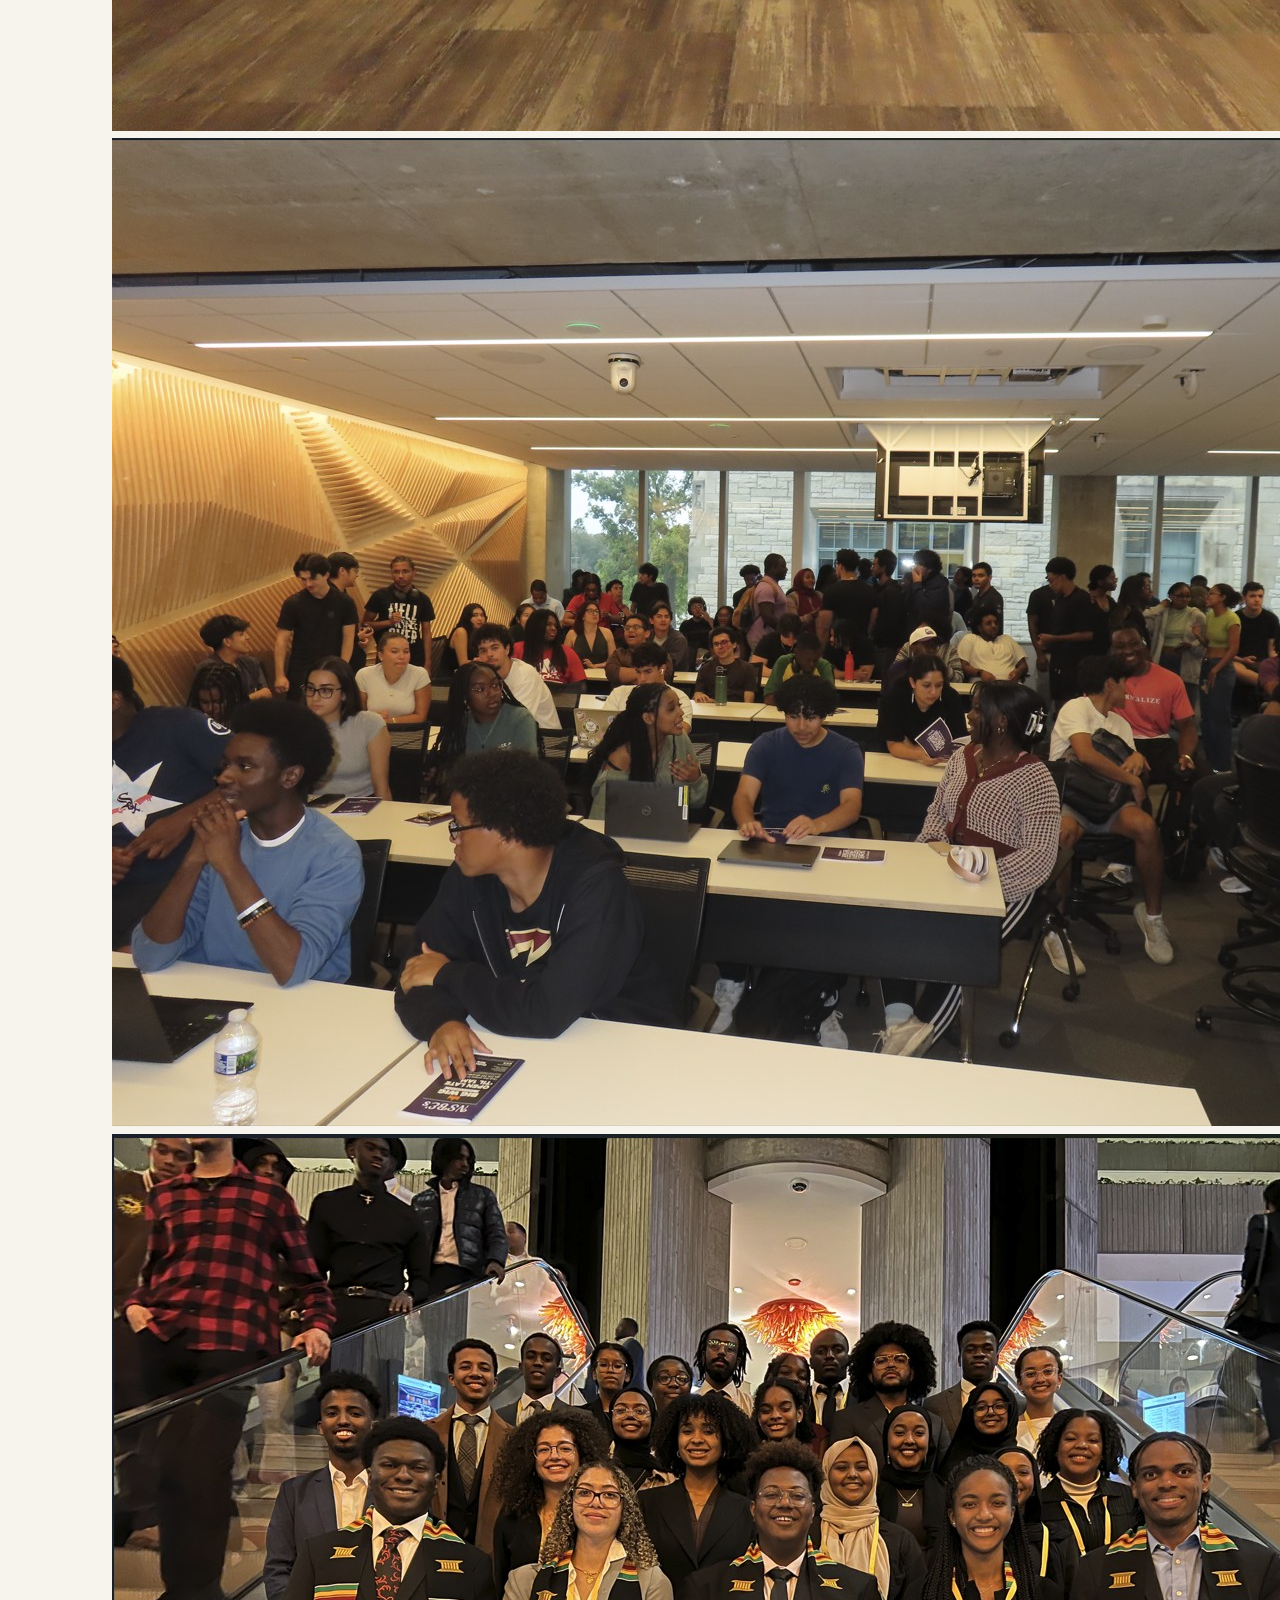
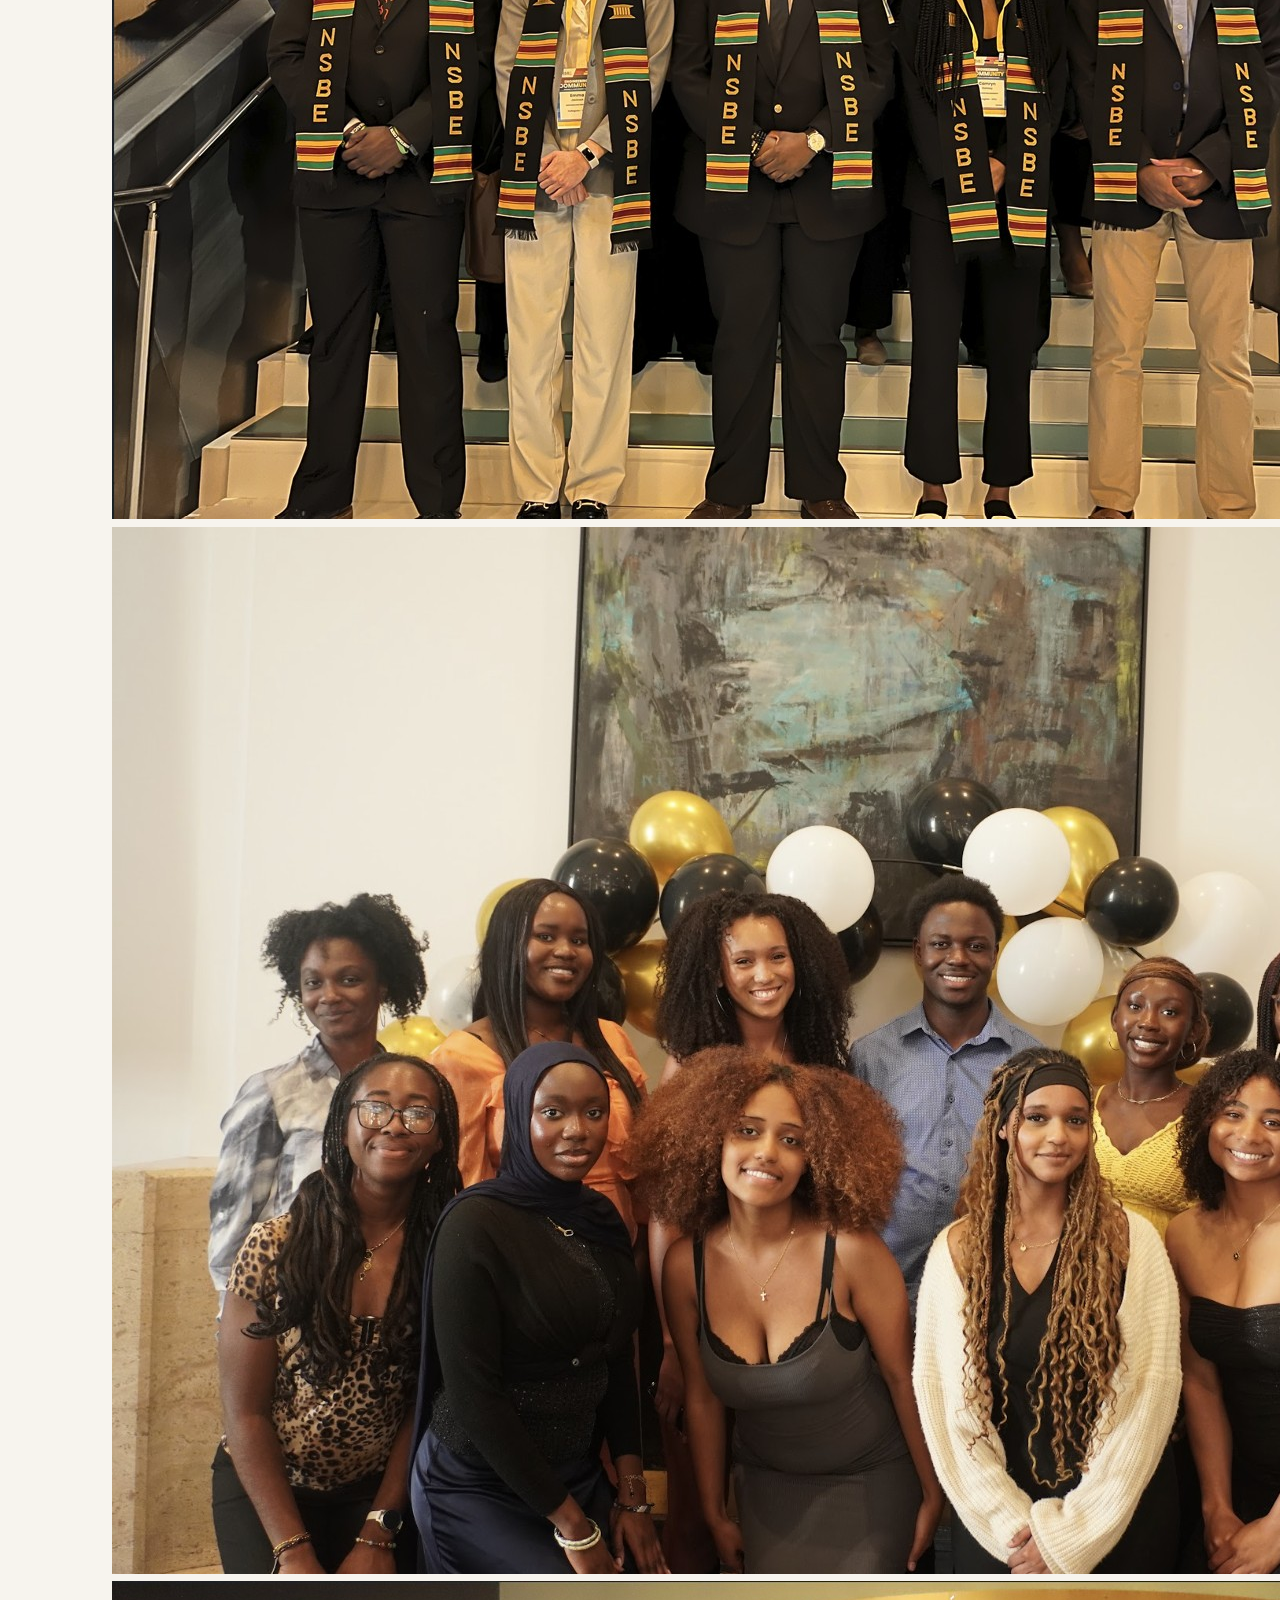
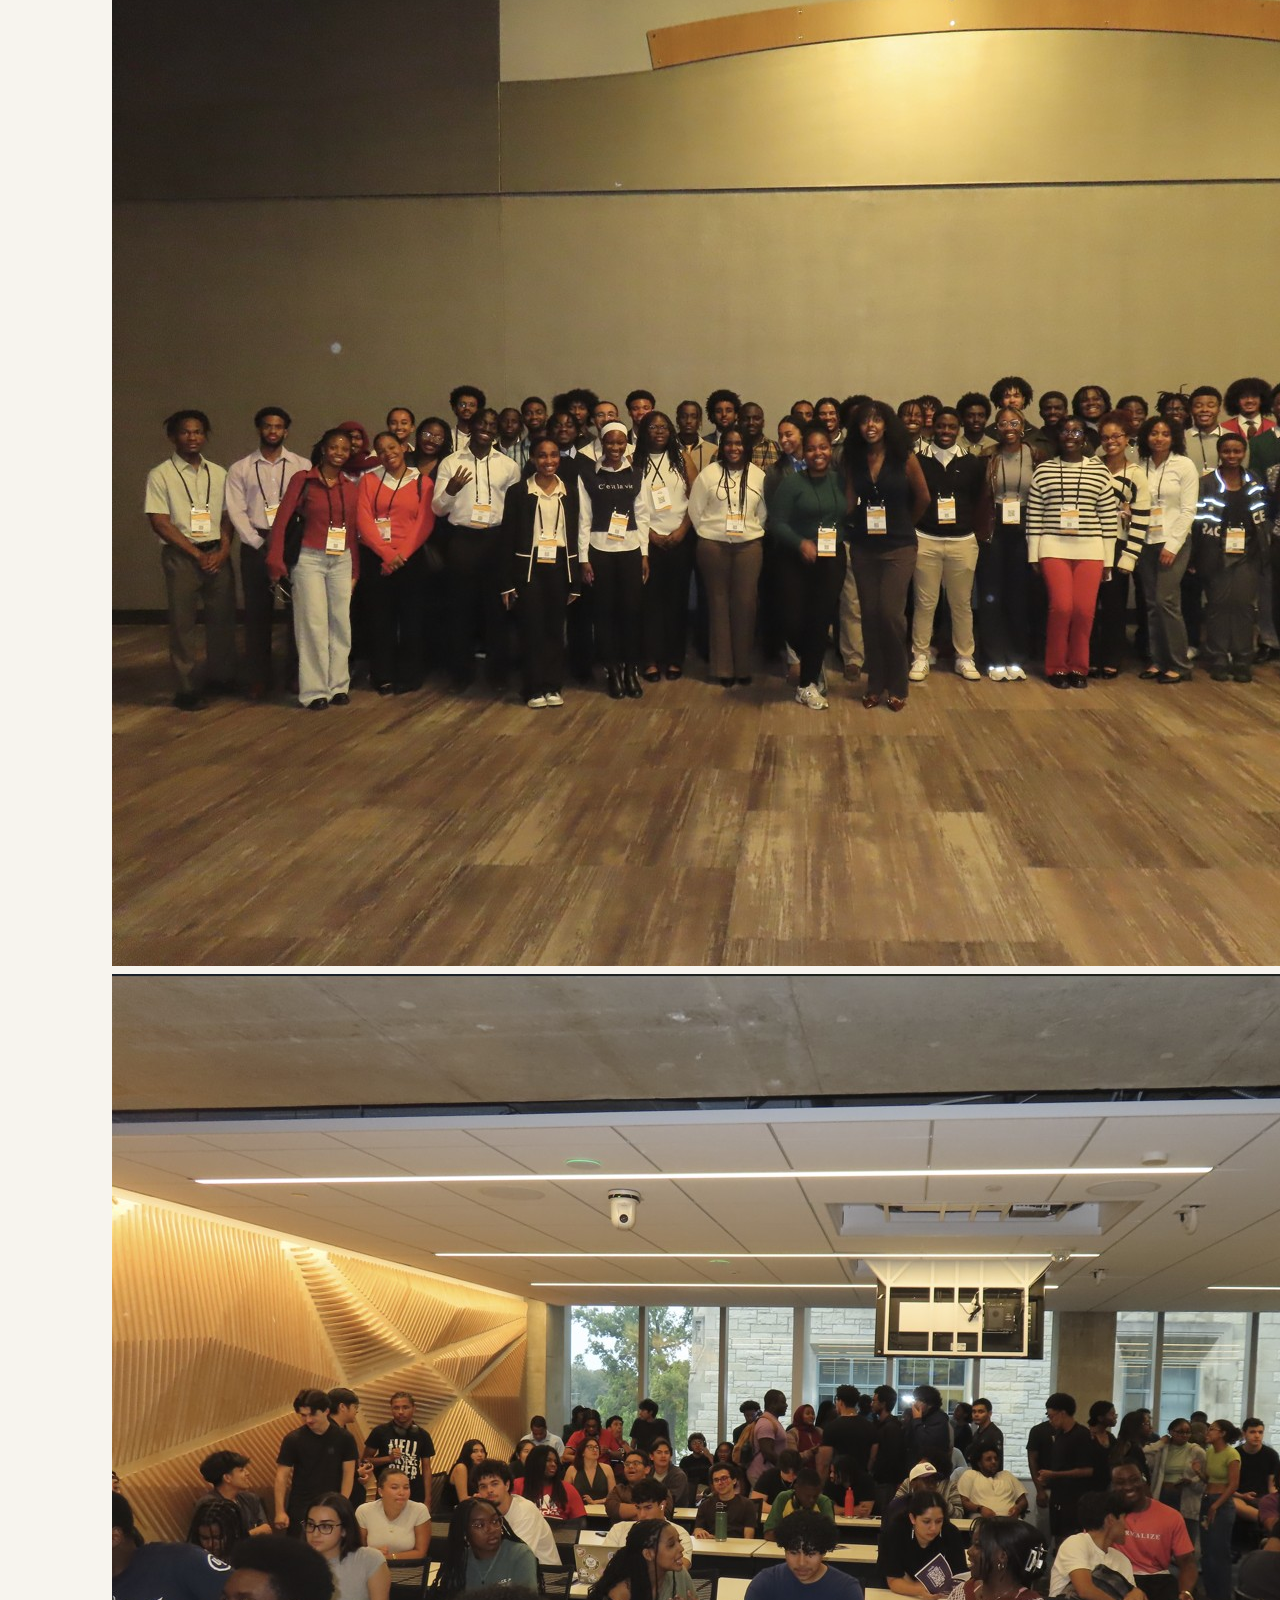
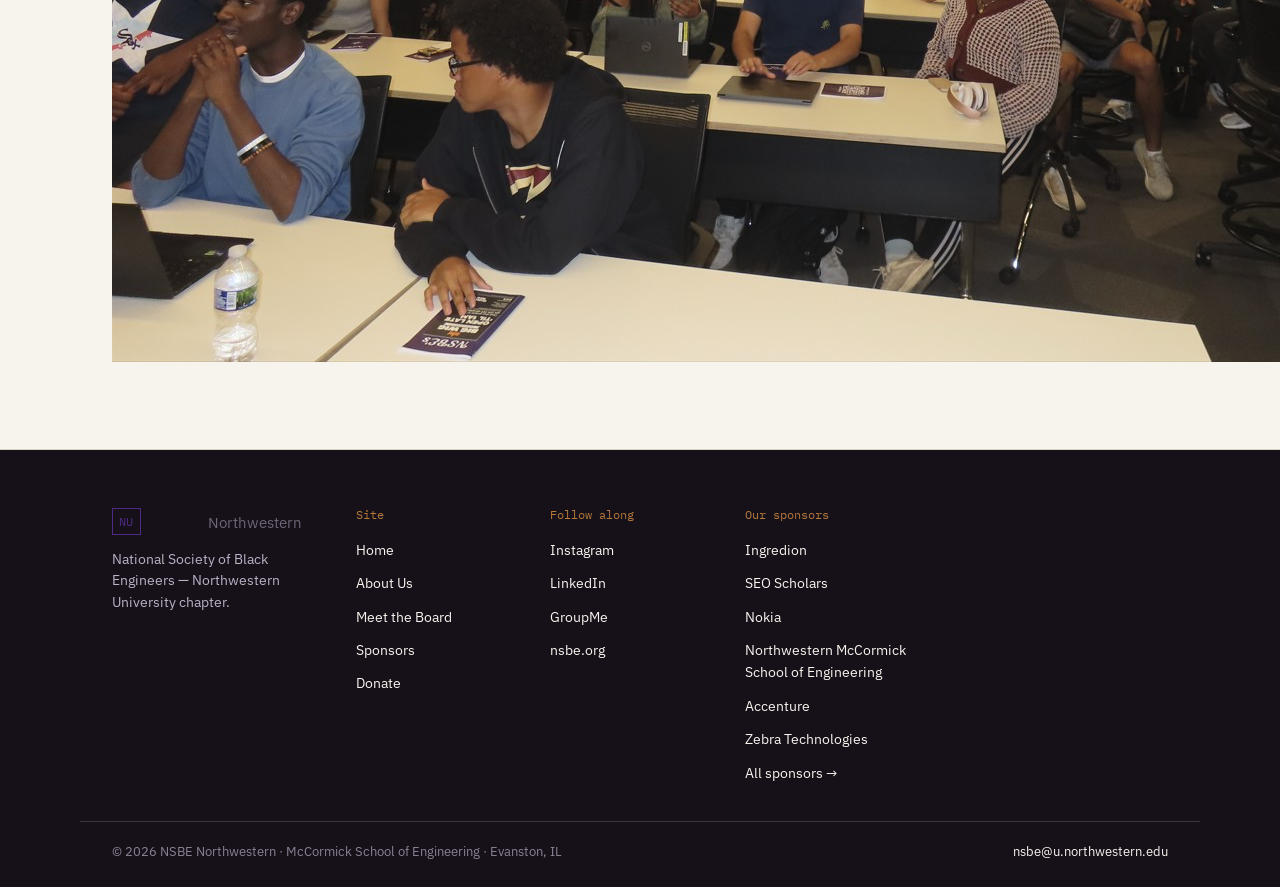
==== commit 52d21807: "Refactor events section to use grid and carousel Replaced events list with a grid layout and added a" ====
--- a/index.html
+++ b/index.html
@@ -36,31 +36,48 @@
   </section>
 
   <section id="events" class="section">
-    <div class="wrap">
-      <div class="section-head">
-        <p class="section-num">Up next</p>
-        <h2>Upcoming events</h2>
+  <div class="wrap">
+    <div class="section-head">
+      <p class="section-num">Up next</p>
+      <h2>Upcoming events</h2>
+    </div>
+
+    <!-- Side-by-side events container -->
+    <ol class="events-grid">
+      <li class="event-card event-card--left">
+        <div class="event__date"><span class="event__month">[Mon]</span><span class="event__day">[DD]</span></div>
+        <div class="event__body">
+          <h3>[Event name — e.g. Fall Welcome GBM]</h3>
+          <p>[One-line description of the event.]</p>
+          <p class="event__meta">[Time] · [Location]</p>
+        </div>
+      </li>
+      
+      <li class="event-card event-card--right">
+        <div class="event__date"><span class="event__month">[Mon]</span><span class="event__day">[DD]</span></div>
+        <div class="event__body">
+          <h3>[Event name — e.g. Fall Regional Conference send-off]</h3>
+          <p>[One-line description of the event.]</p>
+          <p class="event__meta">[Time] · [Location]</p>
+        </div>
+      </li>
+    </ol>
+
+    <!-- Rotating Image Carousel (Height: 560px) -->
+    <div class="events-carousel" aria-label="Events photo gallery">
+      <div class="carousel__track">
+        <img class="carousel__photo" src="images/hero-1.jpg" alt="Event photo 1">
+        <img class="carousel__photo" src="images/hero-2.jpg" alt="Event photo 2">
+        <img class="carousel__photo" src="images/hero-3.jpg" alt="Event photo 3">
+        <img class="carousel__photo" src="images/hero-4.jpg" alt="Event photo 4">
+        <img class="carousel__photo" src="images/hero-1.jpg" alt="Event photo 5">
+        <img class="carousel__photo" src="images/hero-2.jpg" alt="Event photo 6">
+        <img class="carousel__photo" src="images/hero-3.jpg" alt="Event photo 7">
       </div>
-      <ol class="events-list">
-        <li class="event">
-          <div class="event__date"><span class="event__month">[Mon]</span><span class="event__day">[DD]</span></div>
-          <div class="event__body">
-            <h3>[Event name — e.g. Fall Welcome GBM]</h3>
-            <p>[One-line description of the event.]</p>
-            <p class="event__meta">[Time] · [Location]</p>
-          </div>
-        </li>
-        <li class="event">
-          <div class="event__date"><span class="event__month">[Mon]</span><span class="event__day">[DD]</span></div>
-          <div class="event__body">
-            <h3>[Event name — e.g. Fall Regional Conference send-off]</h3>
-            <p>[One-line description of the event.]</p>
-            <p class="event__meta">[Time] · [Location]</p>
-          </div>
-        </li>
-      </ol>
     </div>
-  </section>
+
+  </div>
+</section>
 
 </main>
 
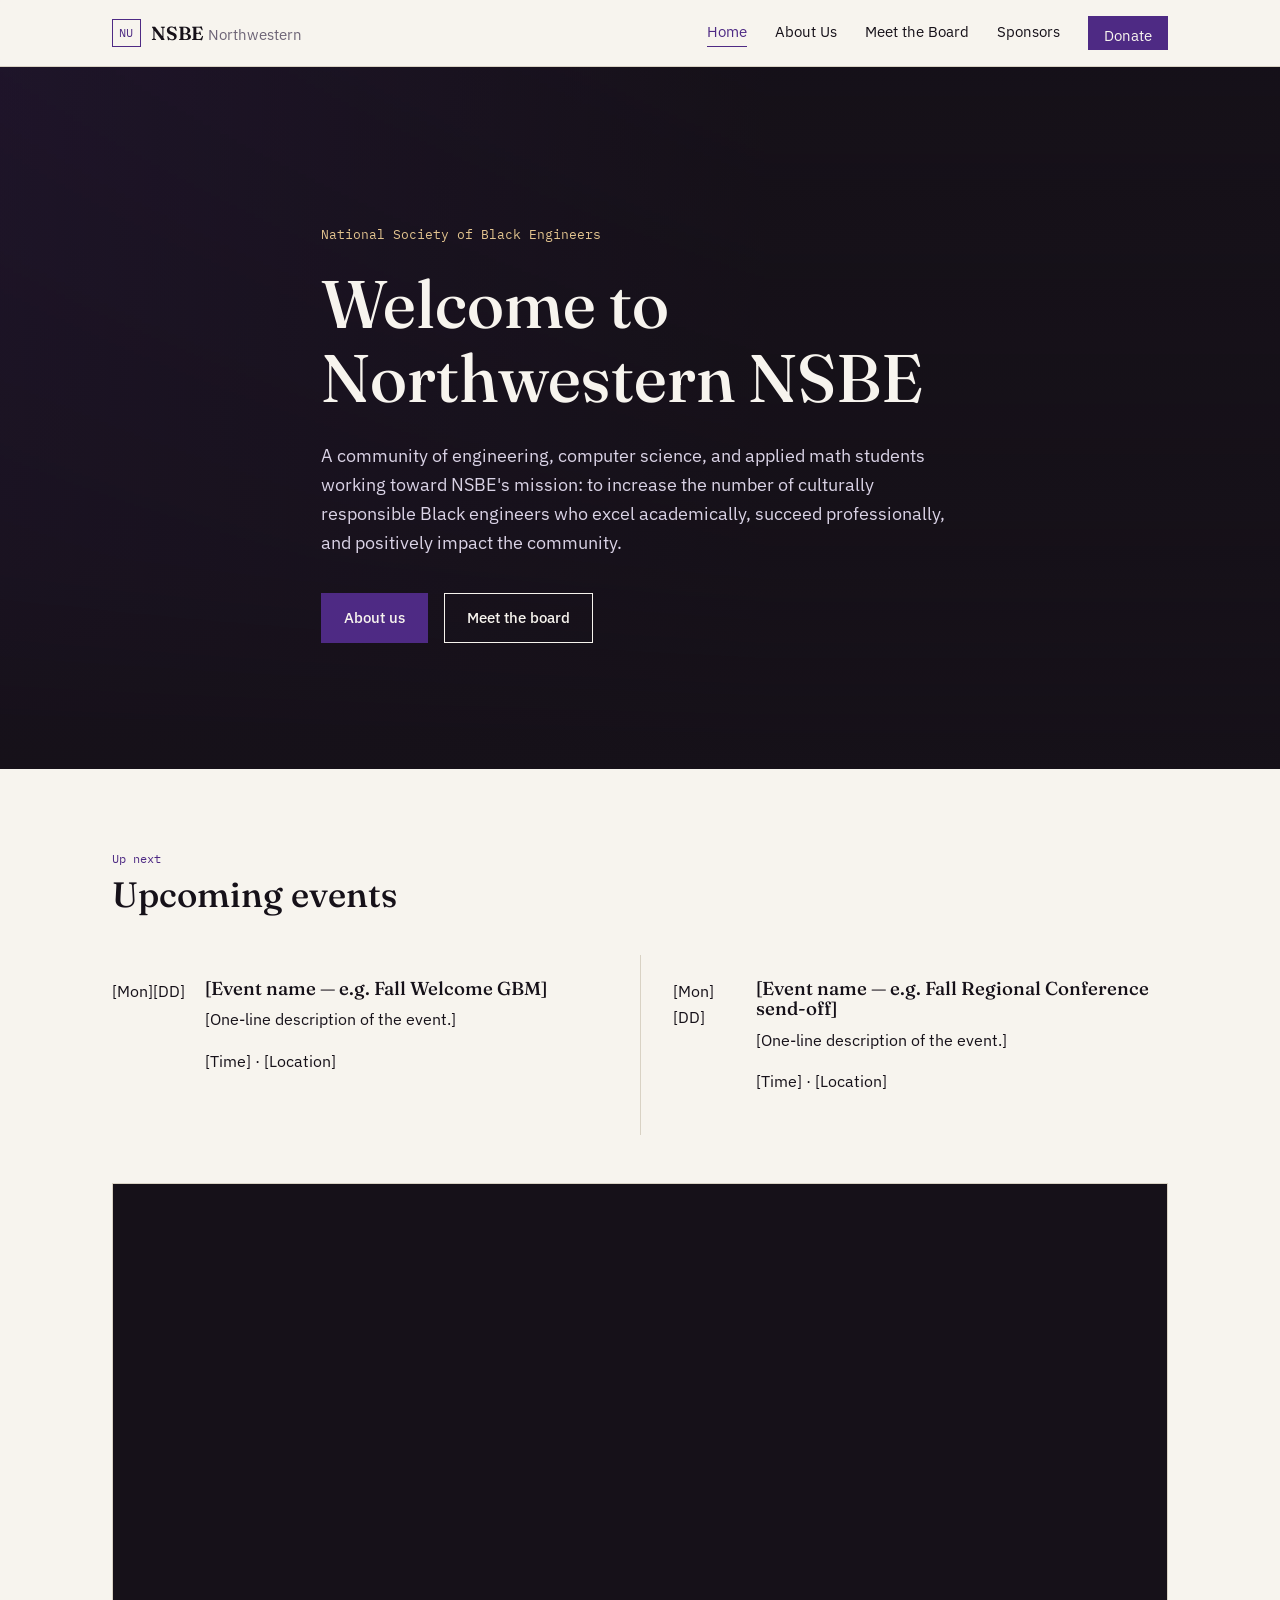
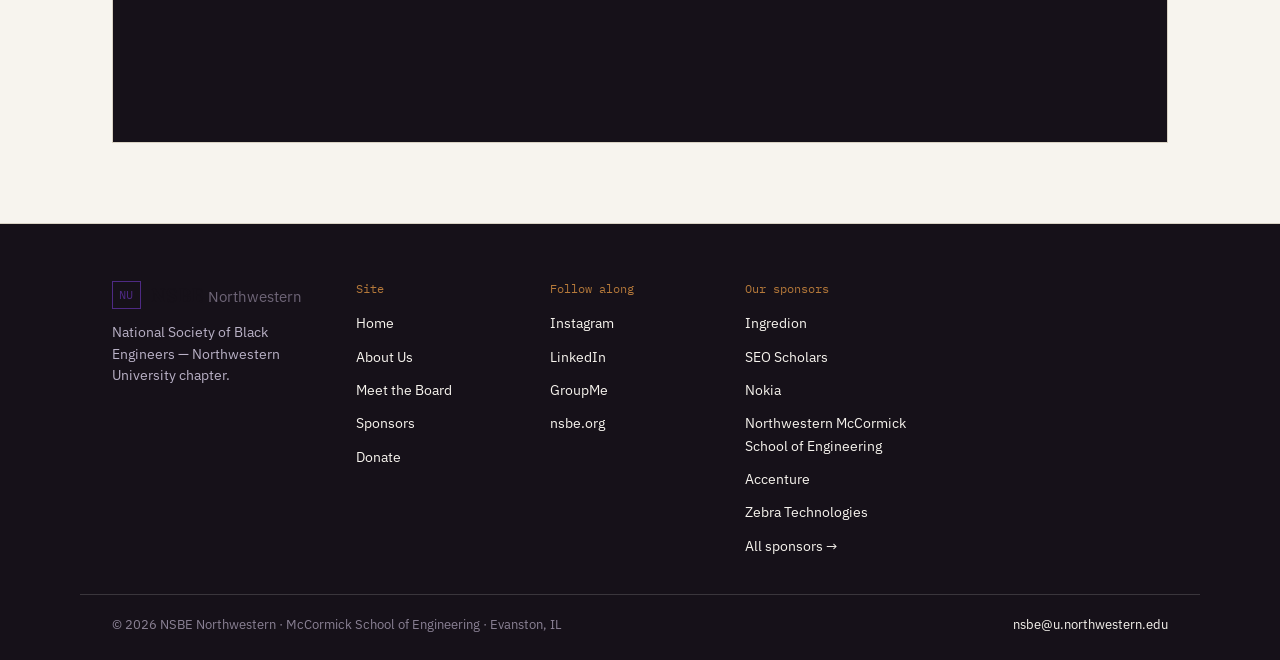
==== commit 38762844: "Update image sources in events carousel" ====
--- a/index.html
+++ b/index.html
@@ -66,13 +66,13 @@
     <!-- Rotating Image Carousel (Height: 560px) -->
     <div class="events-carousel" aria-label="Events photo gallery">
       <div class="carousel__track">
-        <img class="carousel__photo" src="images/hero-1.jpg" alt="Event photo 1">
-        <img class="carousel__photo" src="images/hero-2.jpg" alt="Event photo 2">
-        <img class="carousel__photo" src="images/hero-3.jpg" alt="Event photo 3">
-        <img class="carousel__photo" src="images/hero-4.jpg" alt="Event photo 4">
-        <img class="carousel__photo" src="images/hero-1.jpg" alt="Event photo 5">
-        <img class="carousel__photo" src="images/hero-2.jpg" alt="Event photo 6">
-        <img class="carousel__photo" src="images/hero-3.jpg" alt="Event photo 7">
+        <img class="carousel__photo" src="caro-1.jpg" alt="Event photo 1">
+        <img class="carousel__photo" src="caro-2.jpg" alt="Event photo 2">
+        <img class="carousel__photo" src="caro-3.jpg" alt="Event photo 3">
+        <img class="carousel__photo" src="caro-4.jpg" alt="Event photo 4">
+        <img class="carousel__photo" src="caro-5.jpg" alt="Event photo 5">
+        <img class="carousel__photo" src="caro-6.jpg" alt="Event photo 6">
+        <img class="carousel__photo" src="caro-7.jpg" alt="Event photo 7">
       </div>
     </div>
 
--- a/style.css
+++ b/style.css
@@ -356,27 +356,106 @@
   margin-top: 14px;
 }
 
-/* Events */
-.events-list{ list-style:none; margin:0; padding:0; }
-.event{
-  display:grid;
-  grid-template-columns: 88px 1fr;
-  gap: 24px;
+/* ---------------------------------------------------
+   Side-by-Side Events & Carousel Layout (events)
+--------------------------------------------------- */
+
+/* Grid container for side-by-side events */
+.events-grid {
+  display: grid;
+  grid-template-columns: 1fr 1fr;
+  list-style: none;
+  margin: 0;
+  padding: 0;
+}
+
+/* Base event card formatting */
+.event-card {
+  display: flex;
+  gap: 20px;
   padding: 24px 0;
-  border-top: 1px solid var(--line);
-}
-.events-list .event:last-child{ border-bottom: 1px solid var(--line); }
-.event__date{
-  display:flex; flex-direction:column; align-items:flex-start;
-  font-family: var(--font-mono);
-  color: var(--purple);
-}
-.event__month{ font-size: 12px; letter-spacing: 0.06em; }
-.event__day{ font-size: 30px; font-family: var(--font-display); color: var(--ink); }
-.event__body h3{ font-size: 18px; margin-bottom: 6px; }
-.event__meta{ color: var(--grey); font-size: 13.5px; margin: 0; }
-.events-note{ margin-top: 28px; color: var(--grey); font-size: 14.5px; }
-
+}
+
+/* First event: content aligned left, open on left */
+.event-card--left {
+  padding-right: 32px;
+}
+
+/* Second event: line on middle separating events, open on right */
+.event-card--right {
+  padding-left: 32px;
+  border-left: 1px solid var(--line);
+}
+
+/* Mobile responsive fallback for event layout */
+@media (max-width: 560px) {
+  .events-grid {
+    grid-template-columns: 1fr;
+  }
+  .event-card--left {
+    padding-right: 0;
+    border-bottom: 1px solid var(--line);
+  }
+  .event-card--right {
+    padding-left: 0;
+    border-left: none;
+  }
+}
+
+/* Rotating Carousel Styling (Height: 560px) */
+.events-carousel {
+  position: relative;
+  width: 100%;
+  height: 560px;
+  margin-top: 48px;
+  overflow: hidden;
+  border: 1px solid var(--line);
+  background: var(--ink);
+}
+
+.carousel__track {
+  position: relative;
+  width: 100%;
+  height: 100%;
+}
+
+.carousel__photo {
+  position: absolute;
+  inset: 0;
+  width: 100%;
+  height: 100%;
+  object-fit: cover;
+  opacity: 0;
+  animation: carousel-fade 28s infinite;
+  will-change: opacity, transform;
+}
+
+/* 7-Image Animation Delays (28s total loop / 4s per image) */
+.carousel__photo:nth-child(1) { animation-delay: 0s; }
+.carousel__photo:nth-child(2) { animation-delay: 4s; }
+.carousel__photo:nth-child(3) { animation-delay: 8s; }
+.carousel__photo:nth-child(4) { animation-delay: 12s; }
+.carousel__photo:nth-child(5) { animation-delay: 16s; }
+.carousel__photo:nth-child(6) { animation-delay: 20s; }
+.carousel__photo:nth-child(7) { animation-delay: 24s; }
+
+@keyframes carousel-fade {
+  0%   { opacity: 0; transform: scale(1); }
+  3%   { opacity: 1; }
+  14%  { opacity: 1; }
+  17%  { opacity: 0; transform: scale(1.03); }
+  100% { opacity: 0; }
+}
+
+@media (prefers-reduced-motion: reduce) {
+  .carousel__photo {
+    animation: none;
+    opacity: 0;
+  }
+  .carousel__photo:first-child {
+    opacity: 1;
+  }
+}
 /* Board (meet-the-board page) */
 .board-cards{
   display:grid;
